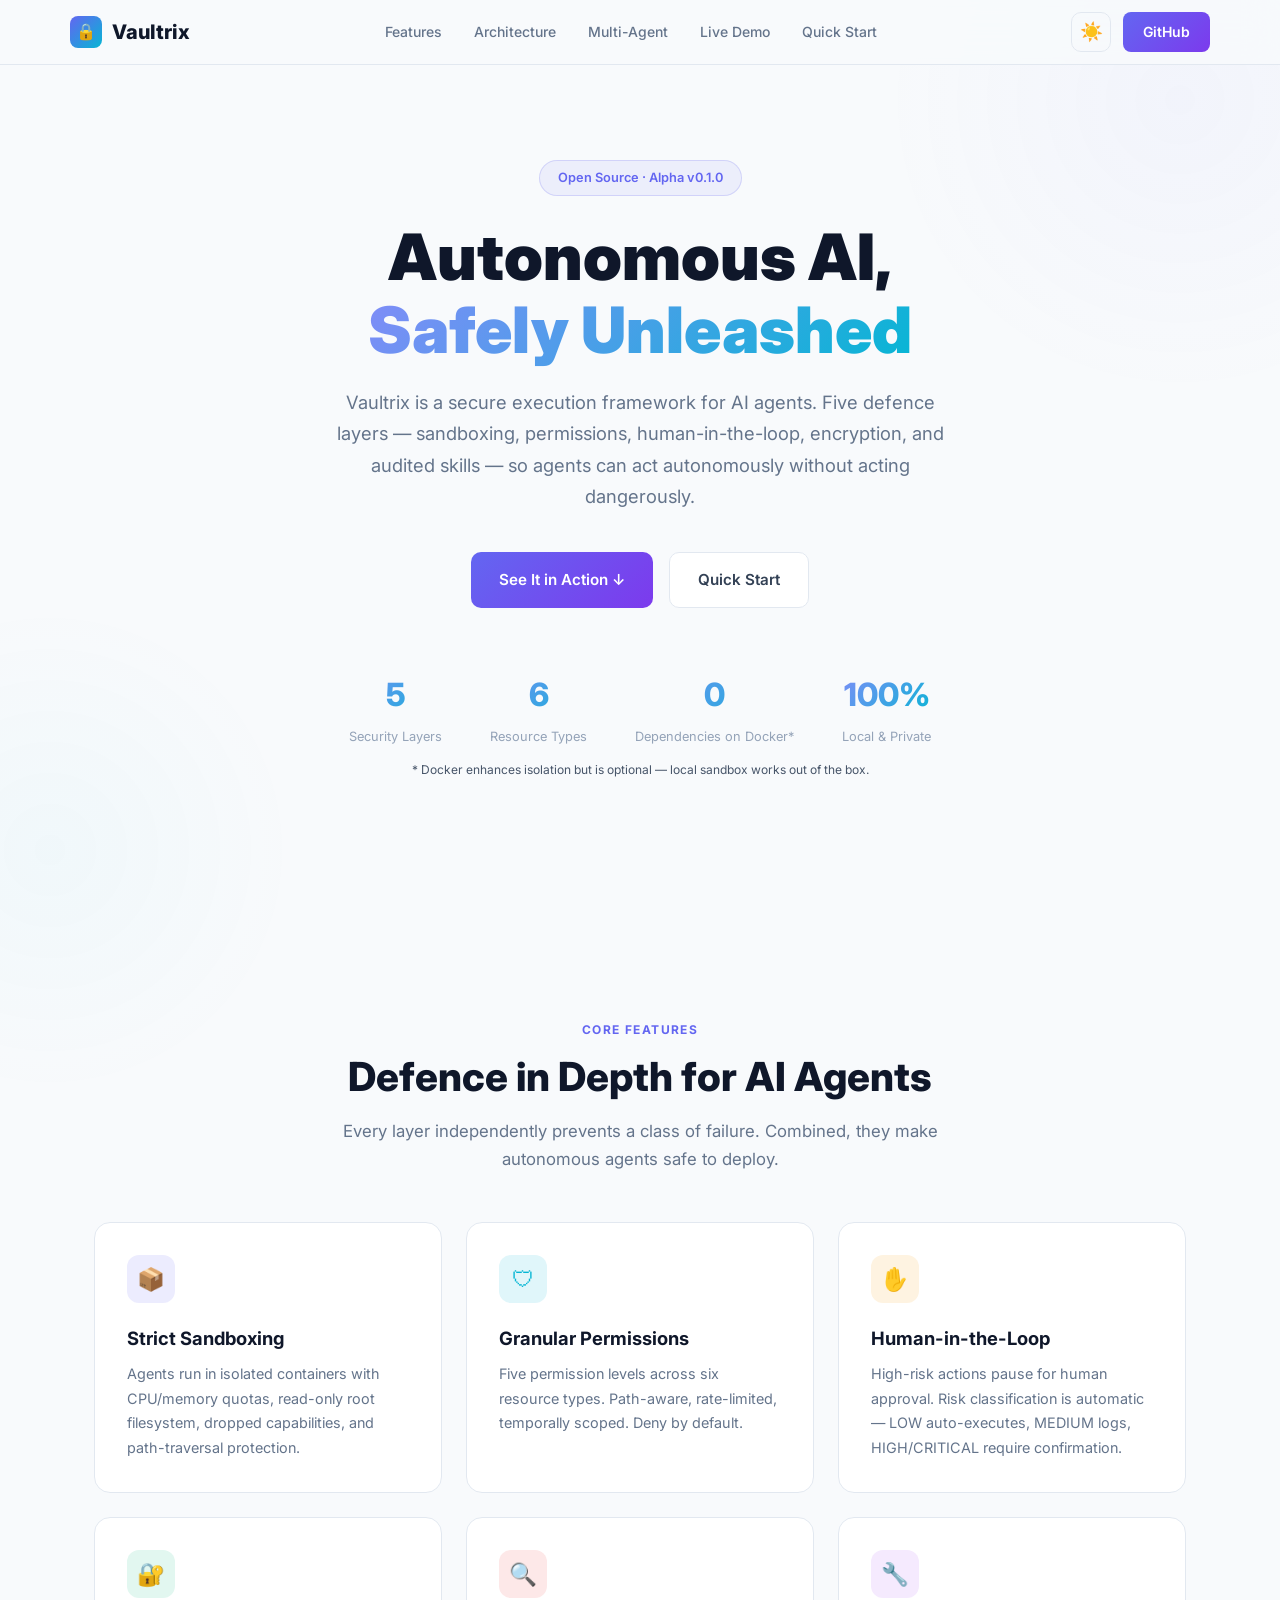
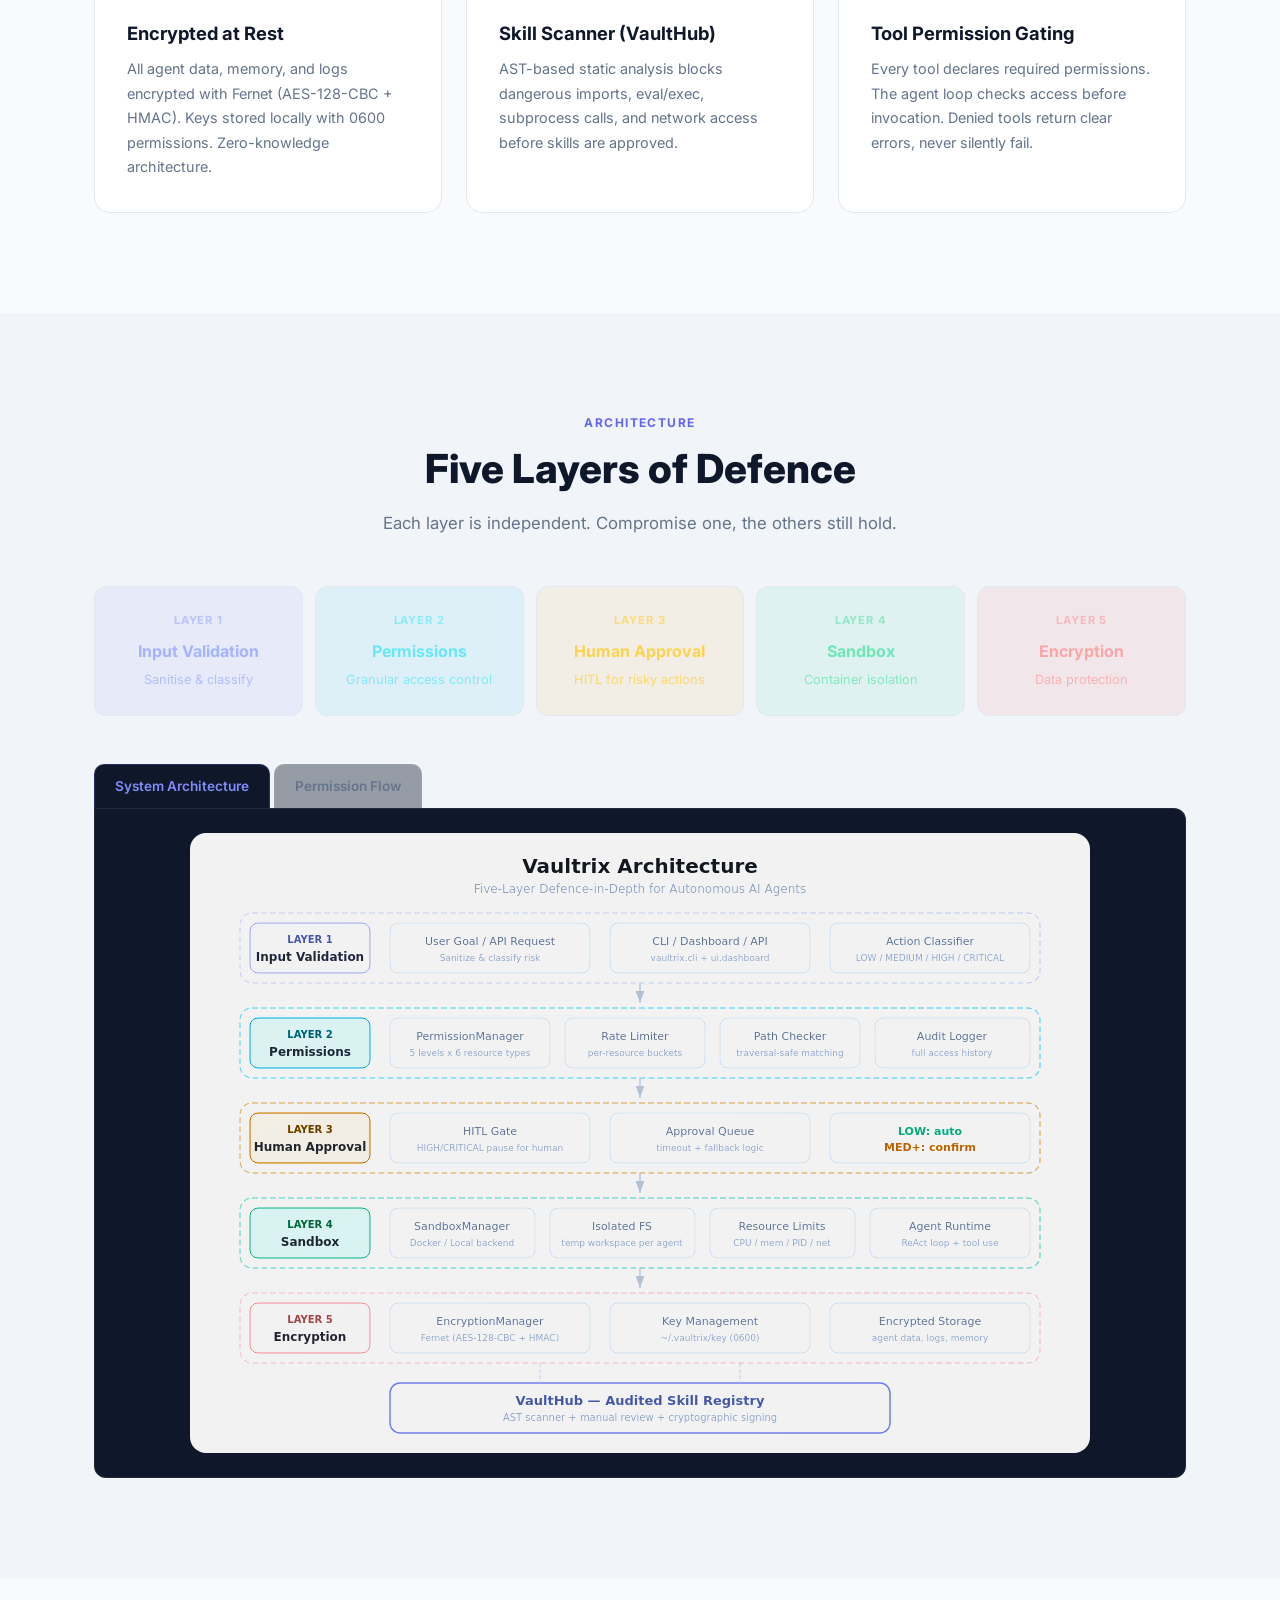
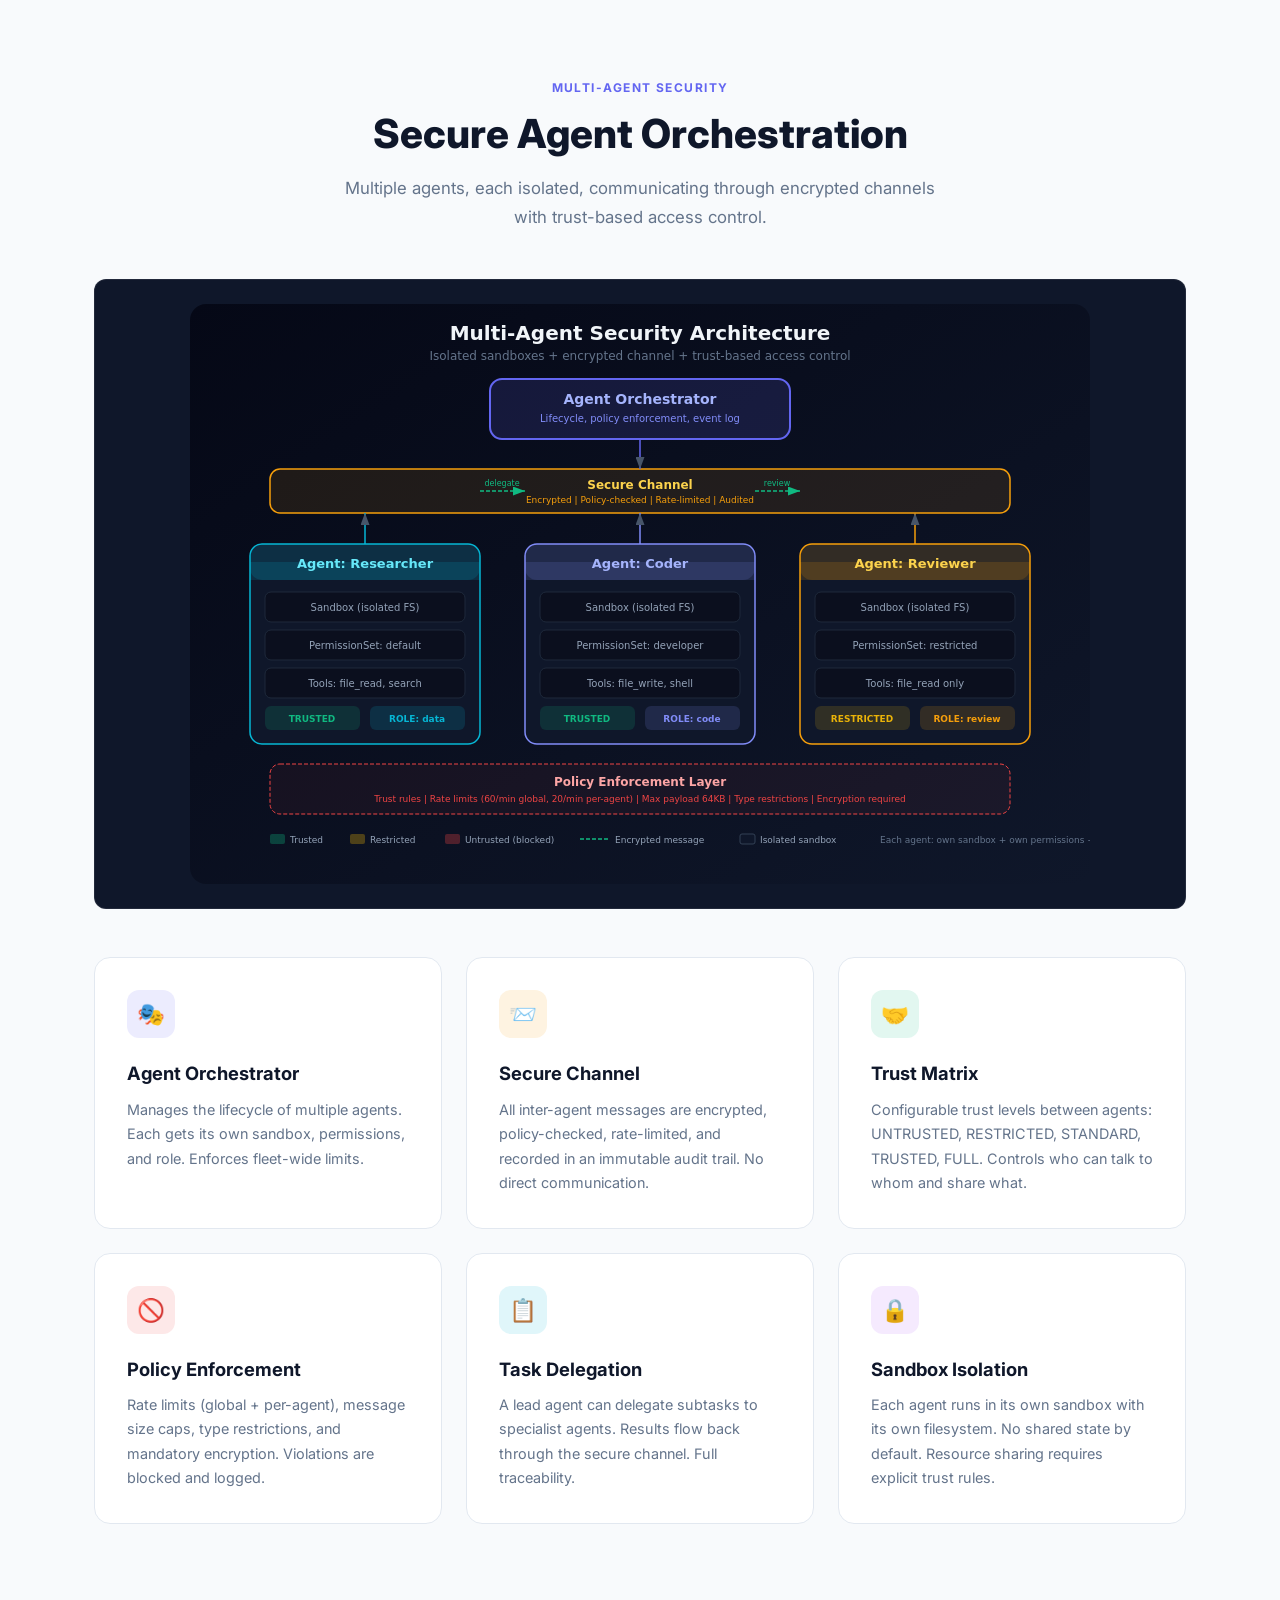
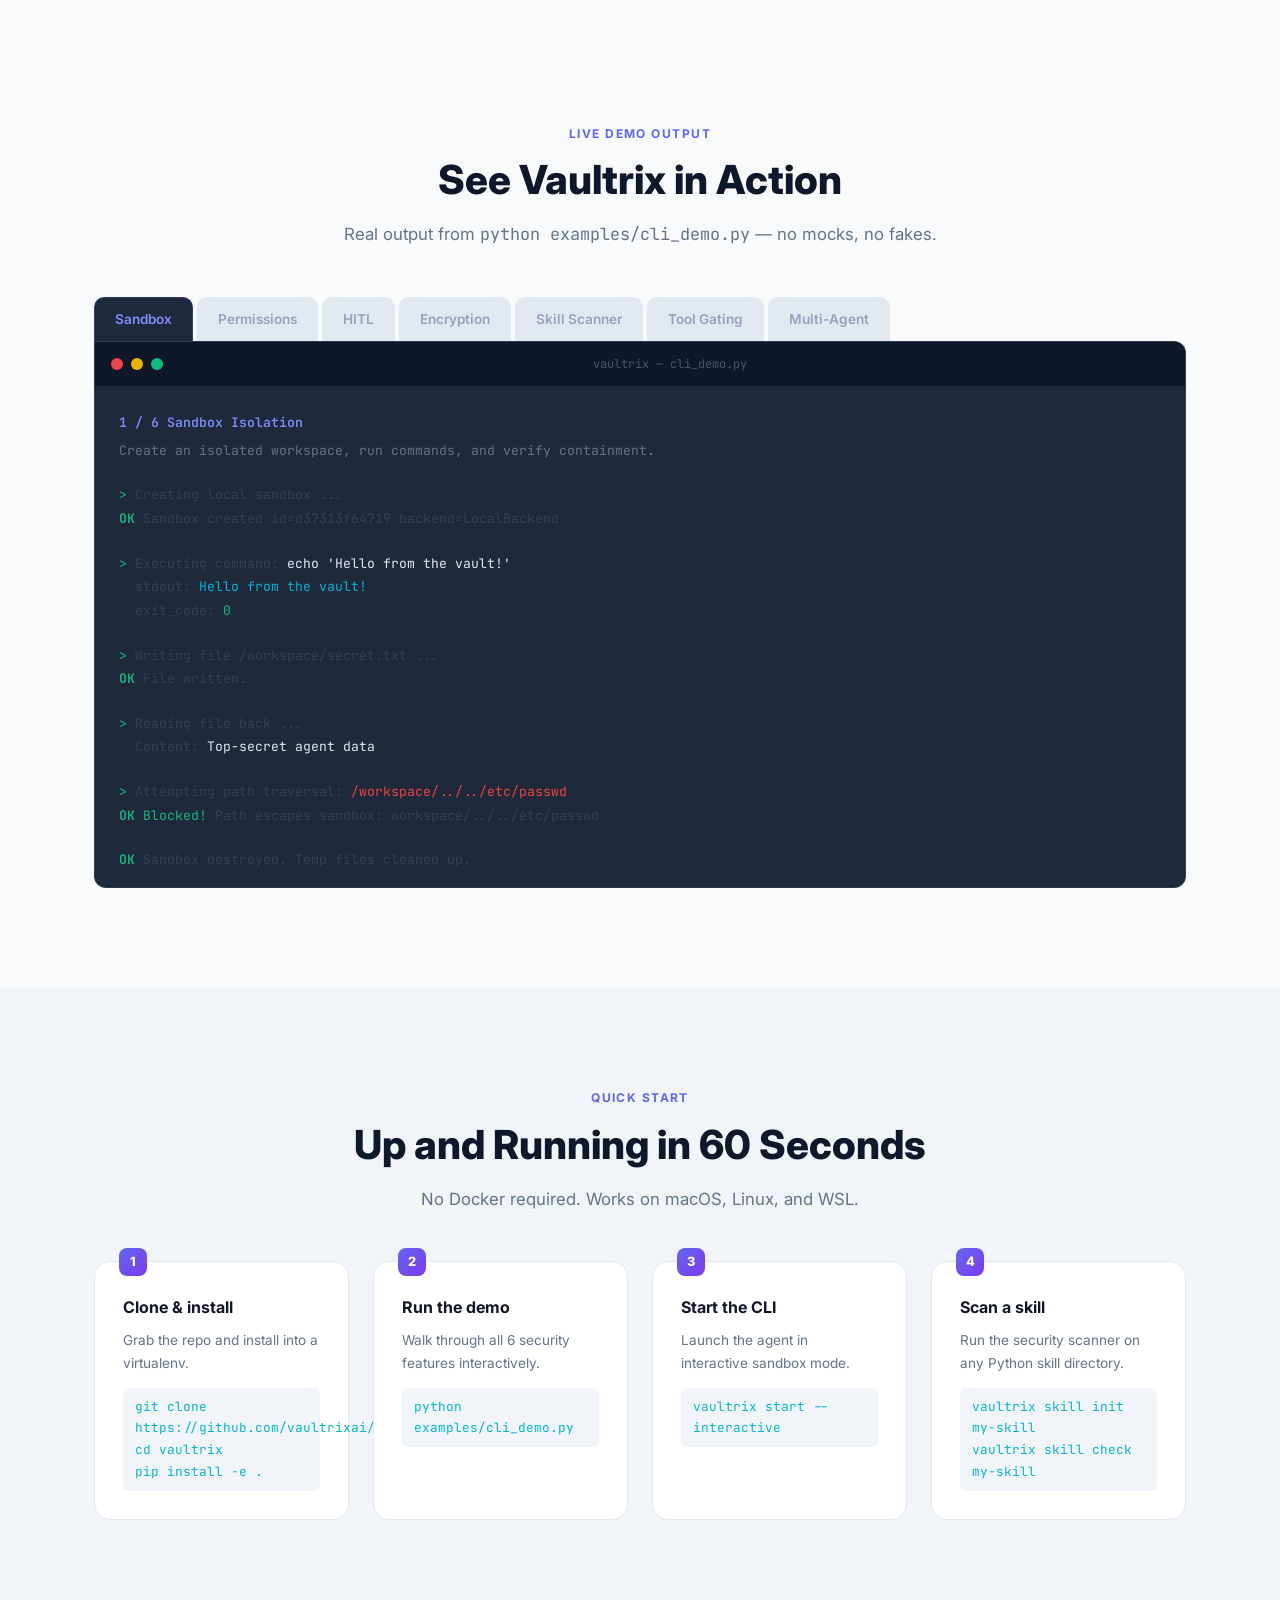
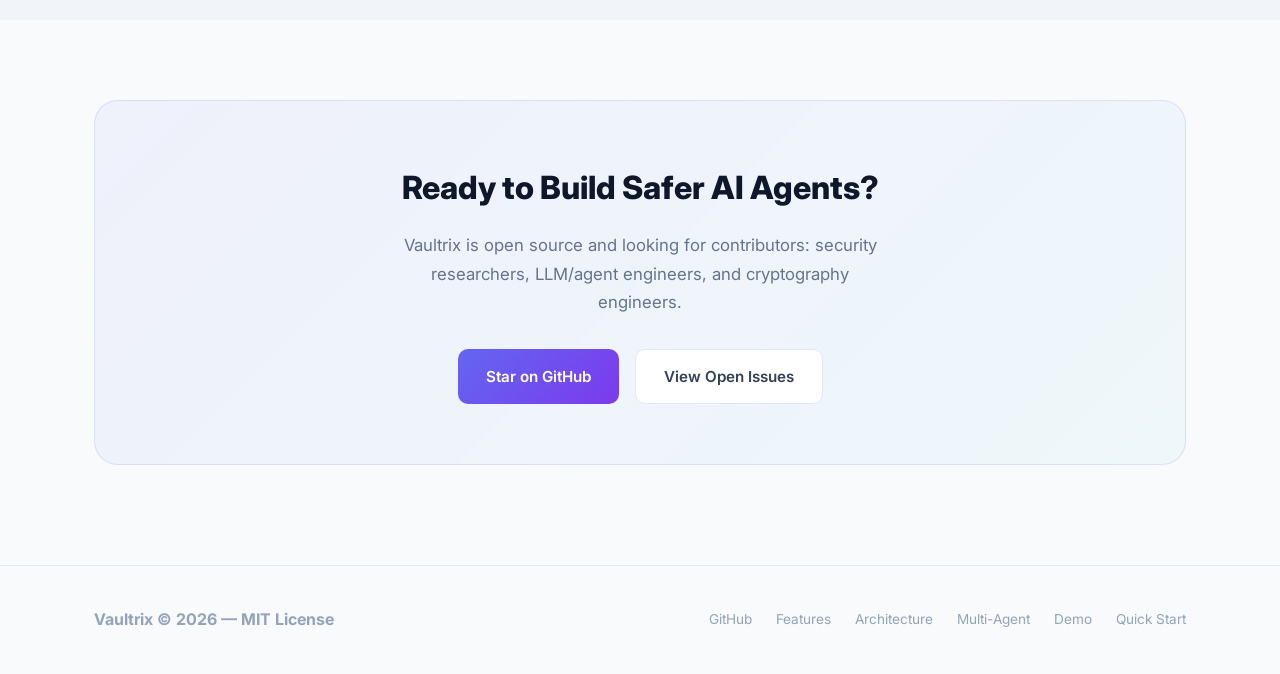
==== website/index.html @ 4f08432e "feat: Vaultrix v0.2 - Secure Autonomous AI Framework Complete codebase with Phase 1 + Phase 2 featur" ====
<!DOCTYPE html>
<html lang="en">
<head>
<meta charset="UTF-8">
<meta name="viewport" content="width=device-width, initial-scale=1.0">
<title>Vaultrix - Secure Autonomous AI Framework</title>
<meta name="description" content="Vaultrix transforms autonomous AI agents into a secure, trustworthy ecosystem through strict sandboxing, audited skill registry, human-in-the-loop execution, and local layered encryption.">
<link rel="preconnect" href="https://fonts.googleapis.com">
<link rel="preconnect" href="https://fonts.gstatic.com" crossorigin>
<link href="https://fonts.googleapis.com/css2?family=Inter:wght@400;500;600;700;800;900&family=JetBrains+Mono:wght@400;500;600&display=swap" rel="stylesheet">
<style>
/* ── Reset & Base ───────────────────────────────────────────── */
*, *::before, *::after { margin: 0; padding: 0; box-sizing: border-box; }
html { scroll-behavior: smooth; }
body {
  font-family: 'Inter', -apple-system, BlinkMacSystemFont, sans-serif;
  background: var(--bg);
  color: var(--text);
  line-height: 1.7;
  overflow-x: hidden;
  transition: background .3s, color .3s;
}
a { color: var(--accent); text-decoration: none; transition: color .2s; }
a:hover { color: var(--accent-hover); }
code, pre { font-family: 'JetBrains Mono', monospace; }
img { max-width: 100%; }

/* ── Theme variables: Dark (default) ───────────────────────── */
:root {
  --bg:              #050816;
  --bg-alt:          rgba(15,23,42,.4);
  --surface:         rgba(15,23,42,.6);
  --surface-solid:   #0f172a;
  --border:          rgba(255,255,255,.06);
  --border-hover:    rgba(99,102,241,.3);
  --text:            #c8d6e5;
  --text-heading:    #f1f5f9;
  --text-muted:      #94a3b8;
  --text-faint:      #64748b;
  --text-dim:        #475569;
  --accent:          #818cf8;
  --accent-hover:    #a5b4fc;
  --nav-bg:          rgba(5,8,22,.85);
  --badge-bg:        rgba(99,102,241,.12);
  --badge-border:    rgba(99,102,241,.2);
  --btn-secondary-bg:rgba(255,255,255,.06);
  --btn-secondary-border:rgba(255,255,255,.1);
  --btn-secondary-text:#e2e8f0;
  --card-bg:         rgba(15,23,42,.6);
  --code-bg:         rgba(0,0,0,.3);
  --cta-bg:          linear-gradient(135deg, rgba(99,102,241,.1), rgba(6,182,212,.08));
  --cta-border:      rgba(99,102,241,.2);
  --demo-bg:         #0f172a;
  --demo-titlebar:   rgba(0,0,0,.3);
  --demo-tab-bg:     rgba(15,23,42,.4);
  --terminal-white:  #e2e8f0;
  --terminal-dim:    #475569;
  --terminal-divider:#1e293b;
  --glow1:           rgba(99,102,241,.08);
  --glow2:           rgba(6,182,212,.06);
  --diagram-filter:  none;
}

/* ── Theme variables: Light ────────────────────────────────── */
[data-theme="light"] {
  --bg:              #f8fafc;
  --bg-alt:          #f1f5f9;
  --surface:         #ffffff;
  --surface-solid:   #ffffff;
  --border:          #e2e8f0;
  --border-hover:    rgba(99,102,241,.4);
  --text:            #334155;
  --text-heading:    #0f172a;
  --text-muted:      #64748b;
  --text-faint:      #94a3b8;
  --text-dim:        #94a3b8;
  --accent:          #6366f1;
  --accent-hover:    #4f46e5;
  --nav-bg:          rgba(248,250,252,.9);
  --badge-bg:        rgba(99,102,241,.08);
  --badge-border:    rgba(99,102,241,.2);
  --btn-secondary-bg:#ffffff;
  --btn-secondary-border:#e2e8f0;
  --btn-secondary-text:#334155;
  --card-bg:         #ffffff;
  --code-bg:         #f1f5f9;
  --cta-bg:          linear-gradient(135deg, rgba(99,102,241,.06), rgba(6,182,212,.04));
  --cta-border:      rgba(99,102,241,.15);
  --demo-bg:         #1e293b;
  --demo-titlebar:   #0f172a;
  --demo-tab-bg:     #e2e8f0;
  --terminal-white:  #e2e8f0;
  --terminal-dim:    #64748b;
  --terminal-divider:#334155;
  --glow1:           rgba(99,102,241,.04);
  --glow2:           rgba(6,182,212,.03);
  --diagram-filter:  invert(1) hue-rotate(180deg) brightness(1.15) contrast(.9);
}

/* ── Layout ─────────────────────────────────────────────────── */
.container { max-width: 1140px; margin: 0 auto; padding: 0 24px; }
section { padding: 100px 0; }

/* ── Background effects ─────────────────────────────────────── */
body::before {
  content: '';
  position: fixed; top: -200px; right: -200px;
  width: 600px; height: 600px;
  background: radial-gradient(circle, var(--glow1), transparent 70%);
  pointer-events: none; z-index: 0;
}
body::after {
  content: '';
  position: fixed; bottom: -200px; left: -200px;
  width: 500px; height: 500px;
  background: radial-gradient(circle, var(--glow2), transparent 70%);
  pointer-events: none; z-index: 0;
}
section, header, footer { position: relative; z-index: 1; }

/* ── Navigation ─────────────────────────────────────────────── */
nav {
  position: fixed; top: 0; left: 0; right: 0; z-index: 100;
  background: var(--nav-bg);
  backdrop-filter: blur(16px);
  border-bottom: 1px solid var(--border);
  padding: 0 24px;
  transition: background .3s, border-color .3s;
}
.nav-inner {
  max-width: 1140px; margin: 0 auto;
  display: flex; align-items: center; justify-content: space-between;
  height: 64px;
}
.nav-logo {
  display: flex; align-items: center; gap: 10px;
  font-size: 1.25rem; font-weight: 800; color: var(--text-heading);
}
.nav-logo .shield {
  width: 32px; height: 32px;
  background: linear-gradient(135deg, #6366f1, #06b6d4);
  border-radius: 8px;
  display: flex; align-items: center; justify-content: center;
  font-size: 1rem;
}
.nav-links { display: flex; gap: 32px; list-style: none; }
.nav-links a {
  color: var(--text-muted); font-size: .875rem; font-weight: 500;
  transition: color .2s;
}
.nav-links a:hover { color: var(--text-heading); }
.nav-right { display: flex; align-items: center; gap: 12px; }
.nav-cta {
  background: linear-gradient(135deg, #6366f1, #7c3aed);
  color: #fff !important; padding: 8px 20px;
  border-radius: 8px; font-weight: 600; font-size: .875rem;
  transition: opacity .2s;
}
.nav-cta:hover { opacity: .9; color: #fff !important; }

/* ── Theme toggle ───────────────────────────────────────────── */
.theme-toggle {
  width: 40px; height: 40px;
  border-radius: 10px;
  border: 1px solid var(--border);
  background: transparent;
  cursor: pointer;
  display: flex; align-items: center; justify-content: center;
  font-size: 1.15rem;
  color: var(--text-muted);
  transition: all .2s;
}
.theme-toggle:hover {
  border-color: var(--accent);
  color: var(--accent);
  background: var(--badge-bg);
}

/* ── Hero ───────────────────────────────────────────────────── */
.hero {
  padding: 160px 0 100px;
  text-align: center;
}
.hero-badge {
  display: inline-block;
  background: var(--badge-bg);
  color: var(--accent);
  padding: 6px 18px;
  border-radius: 20px;
  font-size: .8rem; font-weight: 600;
  margin-bottom: 24px;
  border: 1px solid var(--badge-border);
}
.hero h1 {
  font-size: clamp(2.5rem, 6vw, 4rem);
  font-weight: 900;
  color: var(--text-heading);
  line-height: 1.15;
  margin-bottom: 20px;
}
.hero h1 .gradient {
  background: linear-gradient(135deg, #818cf8, #06b6d4);
  -webkit-background-clip: text; background-clip: text;
  -webkit-text-fill-color: transparent;
}
.hero p {
  font-size: 1.15rem;
  color: var(--text-muted);
  max-width: 640px;
  margin: 0 auto 40px;
}
.hero-actions { display: flex; gap: 16px; justify-content: center; flex-wrap: wrap; }
.btn {
  display: inline-flex; align-items: center; gap: 8px;
  padding: 14px 28px; border-radius: 10px;
  font-size: .95rem; font-weight: 600;
  transition: all .2s; cursor: pointer; border: none;
}
.btn-primary {
  background: linear-gradient(135deg, #6366f1, #7c3aed);
  color: #fff;
}
.btn-primary:hover { opacity: .9; color: #fff; transform: translateY(-1px); }
.btn-secondary {
  background: var(--btn-secondary-bg);
  color: var(--btn-secondary-text);
  border: 1px solid var(--btn-secondary-border);
}
.btn-secondary:hover { opacity: .85; }
.hero-stats {
  display: flex; justify-content: center; gap: 48px;
  margin-top: 60px; flex-wrap: wrap;
}
.hero-stat .num {
  font-size: 2rem; font-weight: 800;
  background: linear-gradient(135deg, #818cf8, #06b6d4);
  -webkit-background-clip: text; background-clip: text;
  -webkit-text-fill-color: transparent;
}
.hero-stat .label { font-size: .8rem; color: var(--text-faint); margin-top: 4px; }

/* ── Section headers ────────────────────────────────────────── */
.section-label {
  font-size: .75rem; font-weight: 700;
  text-transform: uppercase; letter-spacing: .12em;
  color: var(--accent); margin-bottom: 12px;
}
.section-title {
  font-size: clamp(1.8rem, 4vw, 2.5rem);
  font-weight: 800; color: var(--text-heading);
  line-height: 1.2; margin-bottom: 16px;
}
.section-subtitle {
  font-size: 1.05rem; color: var(--text-muted);
  max-width: 600px; margin-bottom: 48px;
}
.text-center { text-align: center; }
.text-center .section-subtitle { margin-left: auto; margin-right: auto; }

/* ── Features grid ──────────────────────────────────────────── */
.features-grid {
  display: grid;
  grid-template-columns: repeat(auto-fit, minmax(300px, 1fr));
  gap: 24px;
}
.feature-card {
  background: var(--card-bg);
  border: 1px solid var(--border);
  border-radius: 16px;
  padding: 32px;
  transition: border-color .3s, transform .3s, background .3s;
}
.feature-card:hover {
  border-color: var(--border-hover);
  transform: translateY(-4px);
}
.feature-icon {
  width: 48px; height: 48px;
  border-radius: 12px;
  display: flex; align-items: center; justify-content: center;
  font-size: 1.4rem;
  margin-bottom: 20px;
}
.feature-card h3 {
  font-size: 1.15rem; font-weight: 700;
  color: var(--text-heading); margin-bottom: 8px;
}
.feature-card p { font-size: .9rem; color: var(--text-muted); }

/* ── Architecture ───────────────────────────────────────────── */
.arch-layers {
  display: flex; gap: 12px; flex-wrap: wrap;
  margin-bottom: 40px;
}
.arch-layer {
  flex: 1; min-width: 180px;
  padding: 24px 20px;
  border-radius: 12px;
  text-align: center;
  border: 1px solid var(--border);
  transition: transform .3s;
}
.arch-layer:hover { transform: translateY(-4px); }
.arch-layer .layer-num {
  font-size: .7rem; font-weight: 700;
  text-transform: uppercase; letter-spacing: .08em;
  opacity: .7; margin-bottom: 8px;
}
.arch-layer h4 {
  font-size: 1rem; font-weight: 700; margin-bottom: 4px;
}
.arch-layer p { font-size: .8rem; opacity: .8; }

/* Diagrams: invert in light mode */
.diagram-container img { transition: filter .3s; filter: var(--diagram-filter); }

/* ── Demo Section ───────────────────────────────────────────── */
.demo-tabs {
  display: flex; gap: 4px;
  margin-bottom: 0;
  flex-wrap: wrap;
}
.demo-tab {
  padding: 10px 20px;
  border-radius: 10px 10px 0 0;
  font-size: .85rem; font-weight: 600;
  cursor: pointer;
  background: var(--demo-tab-bg);
  color: var(--text-faint);
  border: 1px solid var(--border);
  border-bottom: none;
  transition: all .2s;
}
.demo-tab:hover { color: var(--text-muted); }
.demo-tab.active {
  background: var(--demo-bg);
  color: #818cf8;
  border-color: rgba(99,102,241,.3);
}
.demo-window {
  background: var(--demo-bg);
  border: 1px solid rgba(255,255,255,.08);
  border-radius: 0 12px 12px 12px;
  overflow: hidden;
}
.demo-titlebar {
  display: flex; align-items: center; gap: 8px;
  padding: 12px 16px;
  background: var(--demo-titlebar);
  border-bottom: 1px solid rgba(255,255,255,.06);
}
.demo-dot {
  width: 12px; height: 12px; border-radius: 50%;
}
.demo-titlebar-title {
  flex: 1; text-align: center;
  font-size: .75rem; color: #475569;
  font-family: 'JetBrains Mono', monospace;
}
.demo-content {
  padding: 20px 24px;
  font-family: 'JetBrains Mono', monospace;
  font-size: .82rem;
  line-height: 1.8;
  min-height: 340px;
  max-height: 500px;
  overflow-y: auto;
}
.demo-panel { display: none; }
.demo-panel.active { display: block; }

/* Terminal styling — always dark palette inside terminal */
.t-cyan    { color: #06b6d4; }
.t-green   { color: #10b981; }
.t-red     { color: #ef4444; }
.t-yellow  { color: #eab308; }
.t-purple  { color: #a78bfa; }
.t-dim     { color: #64748b; }
.t-white   { color: #e2e8f0; }
.t-bold    { font-weight: 700; }
.t-line    { display: block; min-height: 1.6em; }
.t-indent  { display: block; padding-left: 2ch; }
.t-indent2 { display: block; padding-left: 4ch; }
.t-table   { display: block; padding-left: 2ch; }
.t-header  { display: block; padding: 4px 0; color: #818cf8; font-weight: 600; }
.t-divider { display: block; color: #334155; }
.t-prompt  { color: #818cf8; font-weight: 600; }
.t-ok      { color: #10b981; font-weight: 600; }
.t-fail    { color: #ef4444; font-weight: 600; }
.t-step    { color: #10b981; }

/* ── How it works ───────────────────────────────────────────── */
.steps-grid {
  display: grid;
  grid-template-columns: repeat(auto-fit, minmax(240px, 1fr));
  gap: 24px; counter-reset: step;
}
.step-card {
  background: var(--card-bg);
  border: 1px solid var(--border);
  border-radius: 16px;
  padding: 28px;
  position: relative;
  counter-increment: step;
  transition: background .3s, border-color .3s;
}
.step-card::before {
  content: counter(step);
  position: absolute; top: -14px; left: 24px;
  width: 28px; height: 28px;
  background: linear-gradient(135deg, #6366f1, #7c3aed);
  border-radius: 8px;
  display: flex; align-items: center; justify-content: center;
  font-size: .8rem; font-weight: 800; color: #fff;
  line-height: 28px; text-align: center;
}
.step-card h4 {
  font-size: 1rem; font-weight: 700;
  color: var(--text-heading); margin-bottom: 8px; margin-top: 4px;
}
.step-card p { font-size: .85rem; color: var(--text-muted); }
.step-card code {
  display: block;
  background: var(--code-bg);
  padding: 8px 12px;
  border-radius: 6px;
  font-size: .8rem;
  color: #06b6d4;
  margin-top: 12px;
}

/* ── CTA ────────────────────────────────────────────────────── */
.cta-section {
  text-align: center;
  padding: 80px 0 100px;
}
.cta-box {
  background: var(--cta-bg);
  border: 1px solid var(--cta-border);
  border-radius: 24px;
  padding: 60px 40px;
  transition: background .3s, border-color .3s;
}
.cta-box h2 {
  font-size: 2rem; font-weight: 800;
  color: var(--text-heading); margin-bottom: 16px;
}
.cta-box p {
  font-size: 1.05rem; color: var(--text-muted);
  max-width: 500px; margin: 0 auto 32px;
}
.cta-actions { display: flex; gap: 16px; justify-content: center; flex-wrap: wrap; }

/* ── Footer ─────────────────────────────────────────────────── */
footer {
  border-top: 1px solid var(--border);
  padding: 40px 0;
  transition: border-color .3s;
}
.footer-inner {
  display: flex; justify-content: space-between;
  align-items: center; flex-wrap: wrap; gap: 16px;
}
.footer-brand { font-weight: 700; color: var(--text-faint); }
.footer-links { display: flex; gap: 24px; }
.footer-links a { color: var(--text-dim); font-size: .85rem; }
.footer-links a:hover { color: var(--text-muted); }

/* ── Alt-bg sections ────────────────────────────────────────── */
.section-alt { background: var(--bg-alt); transition: background .3s; }

/* ── Responsive ─────────────────────────────────────────────── */
@media (max-width: 768px) {
  .nav-links { display: none; }
  .hero-stats { gap: 24px; }
  .arch-layers { flex-direction: column; }
  section { padding: 60px 0; }
  .demo-content { font-size: .72rem; }
  .cta-box { padding: 40px 24px; }
}
</style>
</head>
<body>

<!-- ── Navigation ──────────────────────────────────────────── -->
<nav>
  <div class="nav-inner">
    <a href="#" class="nav-logo">
      <span class="shield">&#x1F512;</span>
      Vaultrix
    </a>
    <ul class="nav-links">
      <li><a href="#features">Features</a></li>
      <li><a href="#architecture">Architecture</a></li>
      <li><a href="#multi-agent">Multi-Agent</a></li>
      <li><a href="#demo">Live Demo</a></li>
      <li><a href="#quickstart">Quick Start</a></li>
    </ul>
    <div class="nav-right">
      <button class="theme-toggle" onclick="toggleTheme()" aria-label="Toggle theme" id="themeToggle">&#x1F319;</button>
      <a href="https://github.com/vaultrixai/vaultrix" class="nav-cta">GitHub</a>
    </div>
  </div>
</nav>

<!-- ── Hero ─────────────────────────────────────────────────── -->
<section class="hero">
  <div class="container">
    <div class="hero-badge">Open Source &middot; Alpha v0.1.0</div>
    <h1>Autonomous AI,<br><span class="gradient">Safely Unleashed</span></h1>
    <p>Vaultrix is a secure execution framework for AI agents. Five defence layers &mdash; sandboxing, permissions, human-in-the-loop, encryption, and audited skills &mdash; so agents can act autonomously without acting dangerously.</p>
    <div class="hero-actions">
      <a href="#demo" class="btn btn-primary">See It in Action &darr;</a>
      <a href="#quickstart" class="btn btn-secondary">Quick Start</a>
    </div>
    <div class="hero-stats">
      <div class="hero-stat"><div class="num">5</div><div class="label">Security Layers</div></div>
      <div class="hero-stat"><div class="num">6</div><div class="label">Resource Types</div></div>
      <div class="hero-stat"><div class="num">0</div><div class="label">Dependencies on Docker*</div></div>
      <div class="hero-stat"><div class="num">100%</div><div class="label">Local &amp; Private</div></div>
    </div>
    <p style="font-size:.75rem;color:#475569;margin-top:12px;">* Docker enhances isolation but is optional &mdash; local sandbox works out of the box.</p>
  </div>
</section>

<!-- ── Features ─────────────────────────────────────────────── -->
<section id="features">
  <div class="container text-center">
    <div class="section-label">Core Features</div>
    <h2 class="section-title">Defence in Depth for AI Agents</h2>
    <p class="section-subtitle">Every layer independently prevents a class of failure. Combined, they make autonomous agents safe to deploy.</p>
  </div>
  <div class="container">
    <div class="features-grid">
      <div class="feature-card">
        <div class="feature-icon" style="background:rgba(99,102,241,.12);color:#818cf8;">&#x1F4E6;</div>
        <h3>Strict Sandboxing</h3>
        <p>Agents run in isolated containers with CPU/memory quotas, read-only root filesystem, dropped capabilities, and path-traversal protection.</p>
      </div>
      <div class="feature-card">
        <div class="feature-icon" style="background:rgba(6,182,212,.12);color:#06b6d4;">&#x1F6E1;</div>
        <h3>Granular Permissions</h3>
        <p>Five permission levels across six resource types. Path-aware, rate-limited, temporally scoped. Deny by default.</p>
      </div>
      <div class="feature-card">
        <div class="feature-icon" style="background:rgba(245,158,11,.12);color:#f59e0b;">&#x270B;</div>
        <h3>Human-in-the-Loop</h3>
        <p>High-risk actions pause for human approval. Risk classification is automatic &mdash; LOW auto-executes, MEDIUM logs, HIGH/CRITICAL require confirmation.</p>
      </div>
      <div class="feature-card">
        <div class="feature-icon" style="background:rgba(16,185,129,.12);color:#10b981;">&#x1F510;</div>
        <h3>Encrypted at Rest</h3>
        <p>All agent data, memory, and logs encrypted with Fernet (AES-128-CBC + HMAC). Keys stored locally with 0600 permissions. Zero-knowledge architecture.</p>
      </div>
      <div class="feature-card">
        <div class="feature-icon" style="background:rgba(239,68,68,.12);color:#ef4444;">&#x1F50D;</div>
        <h3>Skill Scanner (VaultHub)</h3>
        <p>AST-based static analysis blocks dangerous imports, eval/exec, subprocess calls, and network access before skills are approved.</p>
      </div>
      <div class="feature-card">
        <div class="feature-icon" style="background:rgba(168,85,247,.12);color:#a78bfa;">&#x1F527;</div>
        <h3>Tool Permission Gating</h3>
        <p>Every tool declares required permissions. The agent loop checks access before invocation. Denied tools return clear errors, never silently fail.</p>
      </div>
    </div>
  </div>
</section>

<!-- ── Architecture ─────────────────────────────────────────── -->
<section id="architecture" class="section-alt">
  <div class="container text-center">
    <div class="section-label">Architecture</div>
    <h2 class="section-title">Five Layers of Defence</h2>
    <p class="section-subtitle">Each layer is independent. Compromise one, the others still hold.</p>
  </div>
  <div class="container">
    <div class="arch-layers">
      <div class="arch-layer" style="background:rgba(99,102,241,.08);color:#a5b4fc;">
        <div class="layer-num">Layer 1</div>
        <h4>Input Validation</h4>
        <p>Sanitise &amp; classify</p>
      </div>
      <div class="arch-layer" style="background:rgba(6,182,212,.08);color:#67e8f9;">
        <div class="layer-num">Layer 2</div>
        <h4>Permissions</h4>
        <p>Granular access control</p>
      </div>
      <div class="arch-layer" style="background:rgba(245,158,11,.08);color:#fcd34d;">
        <div class="layer-num">Layer 3</div>
        <h4>Human Approval</h4>
        <p>HITL for risky actions</p>
      </div>
      <div class="arch-layer" style="background:rgba(16,185,129,.08);color:#6ee7b7;">
        <div class="layer-num">Layer 4</div>
        <h4>Sandbox</h4>
        <p>Container isolation</p>
      </div>
      <div class="arch-layer" style="background:rgba(239,68,68,.08);color:#fca5a5;">
        <div class="layer-num">Layer 5</div>
        <h4>Encryption</h4>
        <p>Data protection</p>
      </div>
    </div>
  </div>
  <div class="container" style="margin-top:48px;">
    <div class="diagram-tabs" style="display:flex;gap:4px;margin-bottom:0;">
      <div class="diagram-tab active" onclick="showDiagram('arch')" style="padding:10px 20px;border-radius:10px 10px 0 0;font-size:.85rem;font-weight:600;cursor:pointer;background:#0f172a;color:#818cf8;border:1px solid rgba(99,102,241,.3);border-bottom:none;">System Architecture</div>
      <div class="diagram-tab" onclick="showDiagram('perm')" style="padding:10px 20px;border-radius:10px 10px 0 0;font-size:.85rem;font-weight:600;cursor:pointer;background:rgba(15,23,42,.4);color:#64748b;border:1px solid rgba(255,255,255,.06);border-bottom:none;">Permission Flow</div>
    </div>
    <div style="background:#0f172a;border:1px solid rgba(255,255,255,.08);border-radius:0 12px 12px 12px;padding:24px;overflow-x:auto;">
      <div id="diagram-arch" class="diagram-container"><img src="diagrams/architecture.svg" alt="Vaultrix System Architecture" style="width:100%;max-width:900px;display:block;margin:0 auto;"/></div>
      <div id="diagram-perm" class="diagram-container" style="display:none;"><img src="diagrams/permission-flow.svg" alt="Permission & Execution Flow" style="width:100%;max-width:780px;display:block;margin:0 auto;"/></div>
    </div>
  </div>
</section>

<!-- ── Multi-Agent Security ────────────────────────────────── -->
<section id="multi-agent">
  <div class="container text-center">
    <div class="section-label">Multi-Agent Security</div>
    <h2 class="section-title">Secure Agent Orchestration</h2>
    <p class="section-subtitle">Multiple agents, each isolated, communicating through encrypted channels with trust-based access control.</p>
  </div>
  <div class="container">
    <div style="background:#0f172a;border:1px solid rgba(255,255,255,.08);border-radius:12px;padding:24px;margin-bottom:48px;overflow-x:auto;">
      <img class="diagram-container" src="diagrams/multi-agent.svg" alt="Multi-Agent Security Architecture" style="width:100%;max-width:900px;display:block;margin:0 auto;"/>
    </div>
    <div class="features-grid">
      <div class="feature-card">
        <div class="feature-icon" style="background:rgba(99,102,241,.12);color:#818cf8;">&#x1F3AD;</div>
        <h3>Agent Orchestrator</h3>
        <p>Manages the lifecycle of multiple agents. Each gets its own sandbox, permissions, and role. Enforces fleet-wide limits.</p>
      </div>
      <div class="feature-card">
        <div class="feature-icon" style="background:rgba(245,158,11,.12);color:#f59e0b;">&#x1F4E8;</div>
        <h3>Secure Channel</h3>
        <p>All inter-agent messages are encrypted, policy-checked, rate-limited, and recorded in an immutable audit trail. No direct communication.</p>
      </div>
      <div class="feature-card">
        <div class="feature-icon" style="background:rgba(16,185,129,.12);color:#10b981;">&#x1F91D;</div>
        <h3>Trust Matrix</h3>
        <p>Configurable trust levels between agents: UNTRUSTED, RESTRICTED, STANDARD, TRUSTED, FULL. Controls who can talk to whom and share what.</p>
      </div>
      <div class="feature-card">
        <div class="feature-icon" style="background:rgba(239,68,68,.12);color:#ef4444;">&#x1F6AB;</div>
        <h3>Policy Enforcement</h3>
        <p>Rate limits (global + per-agent), message size caps, type restrictions, and mandatory encryption. Violations are blocked and logged.</p>
      </div>
      <div class="feature-card">
        <div class="feature-icon" style="background:rgba(6,182,212,.12);color:#06b6d4;">&#x1F4CB;</div>
        <h3>Task Delegation</h3>
        <p>A lead agent can delegate subtasks to specialist agents. Results flow back through the secure channel. Full traceability.</p>
      </div>
      <div class="feature-card">
        <div class="feature-icon" style="background:rgba(168,85,247,.12);color:#a78bfa;">&#x1F512;</div>
        <h3>Sandbox Isolation</h3>
        <p>Each agent runs in its own sandbox with its own filesystem. No shared state by default. Resource sharing requires explicit trust rules.</p>
      </div>
    </div>
  </div>
</section>

<!-- ── Live Demo ────────────────────────────────────────────── -->
<section id="demo">
  <div class="container">
    <div class="text-center">
      <div class="section-label">Live Demo Output</div>
      <h2 class="section-title">See Vaultrix in Action</h2>
      <p class="section-subtitle">Real output from <code>python examples/cli_demo.py</code> &mdash; no mocks, no fakes.</p>
    </div>

    <div class="demo-tabs">
      <div class="demo-tab active" onclick="showDemo('sandbox')">Sandbox</div>
      <div class="demo-tab" onclick="showDemo('permissions')">Permissions</div>
      <div class="demo-tab" onclick="showDemo('hitl')">HITL</div>
      <div class="demo-tab" onclick="showDemo('encryption')">Encryption</div>
      <div class="demo-tab" onclick="showDemo('scanner')">Skill Scanner</div>
      <div class="demo-tab" onclick="showDemo('tools')">Tool Gating</div>
      <div class="demo-tab" onclick="showDemo('multiagent')">Multi-Agent</div>
    </div>

    <div class="demo-window">
      <div class="demo-titlebar">
        <div class="demo-dot" style="background:#ef4444;"></div>
        <div class="demo-dot" style="background:#eab308;"></div>
        <div class="demo-dot" style="background:#10b981;"></div>
        <div class="demo-titlebar-title">vaultrix &mdash; cli_demo.py</div>
      </div>

      <!-- Panel 1: Sandbox -->
      <div class="demo-content demo-panel active" id="demo-sandbox">
<span class="t-header">1 / 6  Sandbox Isolation</span>
<span class="t-dim t-line">Create an isolated workspace, run commands, and verify containment.</span>
<span class="t-line"></span>
<span class="t-line"><span class="t-step">&gt;</span> Creating local sandbox ...</span>
<span class="t-line"><span class="t-ok">OK</span> Sandbox created  id=d37313f64719  backend=LocalBackend</span>
<span class="t-line"></span>
<span class="t-line"><span class="t-step">&gt;</span> Executing command: <span class="t-white">echo 'Hello from the vault!'</span></span>
<span class="t-indent">stdout: <span class="t-cyan">Hello from the vault!</span></span>
<span class="t-indent">exit_code: <span class="t-green">0</span></span>
<span class="t-line"></span>
<span class="t-line"><span class="t-step">&gt;</span> Writing file /workspace/secret.txt ...</span>
<span class="t-line"><span class="t-ok">OK</span> File written.</span>
<span class="t-line"></span>
<span class="t-line"><span class="t-step">&gt;</span> Reading file back ...</span>
<span class="t-indent">Content: <span class="t-white">Top-secret agent data</span></span>
<span class="t-line"></span>
<span class="t-line"><span class="t-step">&gt;</span> Attempting path traversal: <span class="t-red">/workspace/../../etc/passwd</span></span>
<span class="t-line"><span class="t-ok">OK</span> <span class="t-green">Blocked!</span> Path escapes sandbox: workspace/../../etc/passwd</span>
<span class="t-line"></span>
<span class="t-line"><span class="t-ok">OK</span> Sandbox destroyed. Temp files cleaned up.</span>
      </div>

      <!-- Panel 2: Permissions -->
      <div class="demo-content demo-panel" id="demo-permissions">
<span class="t-header">2 / 6  Permission System</span>
<span class="t-dim t-line">Granular, path-aware permissions with rate limiting and expiry.</span>
<span class="t-line"></span>
<span class="t-line"><span class="t-step">&gt;</span> Permission preset: <span class="t-bold t-white">default_sandbox</span></span>
<span class="t-line"></span>
<span class="t-table">  Action                          Result     Risk</span>
<span class="t-divider">  -----------------------------------------------</span>
<span class="t-table">  Read /workspace/data.csv        <span class="t-green">ALLOW</span>      MEDIUM</span>
<span class="t-table">  Write /workspace/out.txt        <span class="t-green">ALLOW</span>      MEDIUM</span>
<span class="t-table">  Network execute                 <span class="t-red">DENY</span>       HIGH</span>
<span class="t-table">  Process execute                 <span class="t-red">DENY</span>       CRITICAL</span>
<span class="t-table">  System read                     <span class="t-green">ALLOW</span>      LOW</span>
<span class="t-line"></span>
<span class="t-line"><span class="t-step">&gt;</span> Permission preset: <span class="t-bold t-white">restricted</span></span>
<span class="t-line"></span>
<span class="t-table">  Read /workspace/data.csv        <span class="t-red">DENY</span>       LOW</span>
<span class="t-table">  Write /workspace/out.txt        <span class="t-red">DENY</span>       LOW</span>
<span class="t-table">  Network execute                 <span class="t-red">DENY</span>       CRITICAL</span>
<span class="t-table">  Process execute                 <span class="t-red">DENY</span>       CRITICAL</span>
<span class="t-table">  System read                     <span class="t-red">DENY</span>       CRITICAL</span>
<span class="t-line"></span>
<span class="t-dim t-line">Three presets: default_sandbox, developer, restricted</span>
      </div>

      <!-- Panel 3: HITL -->
      <div class="demo-content demo-panel" id="demo-hitl">
<span class="t-header">3 / 6  Human-in-the-Loop (HITL)</span>
<span class="t-dim t-line">High-risk actions pause and request human approval before executing.</span>
<span class="t-line"></span>
<span class="t-line"><span class="t-step">&gt;</span> Simulating agent action queue ...</span>
<span class="t-line"></span>
<span class="t-indent"><span class="t-green">LOW     </span>  Read workspace file</span>
<span class="t-indent2"><span class="t-dim">Auto-approved (low risk)</span></span>
<span class="t-line"></span>
<span class="t-indent"><span class="t-yellow">MEDIUM  </span>  Write output file</span>
<span class="t-indent2"><span class="t-yellow t-bold">HITL</span> Approve this action? [y/n]: <span class="t-green">y</span></span>
<span class="t-indent2"><span class="t-ok">OK</span> Action approved by human operator.</span>
<span class="t-line"></span>
<span class="t-indent"><span class="t-red">HIGH    </span>  Open network connection</span>
<span class="t-indent2"><span class="t-yellow t-bold">HITL</span> Approve this action? [y/n]: <span class="t-red">n</span></span>
<span class="t-indent2"><span class="t-fail">x</span> Action REJECTED by human operator. Skipped.</span>
<span class="t-line"></span>
<span class="t-indent"><span class="t-red t-bold">CRITICAL</span>  Delete system file (admin)</span>
<span class="t-indent2"><span class="t-yellow t-bold">HITL</span> Approve this action? [y/n]: <span class="t-red">n</span></span>
<span class="t-indent2"><span class="t-fail">x</span> Action REJECTED by human operator. Skipped.</span>
<span class="t-line"></span>
<span class="t-line"><span class="t-ok">OK</span> HITL demo complete. High-risk actions were gated on human approval.</span>
      </div>

      <!-- Panel 4: Encryption -->
      <div class="demo-content demo-panel" id="demo-encryption">
<span class="t-header">4 / 6  Local Layered Encryption</span>
<span class="t-dim t-line">Agent data encrypted at rest using Fernet (AES-128-CBC + HMAC).</span>
<span class="t-line"></span>
<span class="t-line"><span class="t-step">&gt;</span> Plaintext (52 bytes):</span>
<span class="t-indent t-white">Agent memory: user prefers dark mode, timezone=UTC+8</span>
<span class="t-line"></span>
<span class="t-line"><span class="t-step">&gt;</span> Ciphertext (164 bytes):</span>
<span class="t-indent t-dim">gAAAAABptPauBRytOM9NHfjIoM3-iRtyXCqD0_5V9PGG...</span>
<span class="t-line"></span>
<span class="t-line"><span class="t-ok">OK</span> Decrypted: <span class="t-cyan">Agent memory: user prefers dark mode, timezone=UTC+8</span></span>
<span class="t-line"></span>
<span class="t-line"><span class="t-step">&gt;</span> Encrypting structured JSON ...</span>
<span class="t-indent">Token length: <span class="t-white">248 bytes</span></span>
<span class="t-line"><span class="t-ok">OK</span> Recovered JSON keys: <span class="t-cyan">['agent_id', 'goals_completed', 'secrets']</span></span>
<span class="t-line"></span>
<span class="t-line"><span class="t-step">&gt;</span> Saving encrypted file ...</span>
<span class="t-indent">Encrypted file size: <span class="t-white">164 bytes</span></span>
<span class="t-line"><span class="t-ok">OK</span> Loaded &amp; decrypted successfully.</span>
      </div>

      <!-- Panel 5: Scanner -->
      <div class="demo-content demo-panel" id="demo-scanner">
<span class="t-header">5 / 6  VaultHub Skill Scanner</span>
<span class="t-dim t-line">Static analysis detects dangerous patterns before skills are approved.</span>
<span class="t-line"></span>
<span class="t-line"><span class="t-step">&gt;</span> Scanning <span class="t-green">safe skill</span> (pure math) ...</span>
<span class="t-line"><span class="t-ok">OK</span> 'safe-math' <span class="t-green t-bold">PASSED</span>  (0 findings)</span>
<span class="t-line"></span>
<span class="t-line"><span class="t-step">&gt;</span> Scanning <span class="t-red t-bold">malicious skill</span> ...</span>
<span class="t-line"></span>
<span class="t-table">  Severity     Line   Finding</span>
<span class="t-divider">  ---------------------------------------------------</span>
<span class="t-table">  <span class="t-red">CRITICAL</span>       2     Import of dangerous module: os</span>
<span class="t-table">  <span class="t-red">CRITICAL</span>       3     Import of dangerous module: subprocess</span>
<span class="t-table">  <span class="t-red">CRITICAL</span>       4     Import of dangerous module: socket</span>
<span class="t-table">  <span class="t-red">CRITICAL</span>       7     Use of dangerous call: os.system()</span>
<span class="t-table">  <span class="t-yellow">WARNING</span>        7     Reference to dangerous attribute: os.system</span>
<span class="t-table">  <span class="t-red">CRITICAL</span>       8     Use of dangerous builtin: eval()</span>
<span class="t-line"></span>
<span class="t-line">  Verdict: <span class="t-red t-bold">REJECTED</span></span>
<span class="t-dim t-line">  This skill would be blocked from VaultHub.</span>
      </div>

      <!-- Panel 6: Tools -->
      <div class="demo-content demo-panel" id="demo-tools">
<span class="t-header">6 / 6  Agent Tool Execution</span>
<span class="t-dim t-line">Tools are permission-gated. Allowed tools succeed; denied tools are blocked.</span>
<span class="t-line"></span>
<span class="t-line"><span class="t-step">&gt;</span> Registered tools:</span>
<span class="t-indent"><span class="t-cyan">shell               </span> perms=(process:execute)</span>
<span class="t-indent"><span class="t-cyan">file_read           </span> perms=(filesystem:read)</span>
<span class="t-indent"><span class="t-cyan">file_write          </span> perms=(filesystem:write)</span>
<span class="t-indent"><span class="t-cyan">check_permission    </span> perms=(none)</span>
<span class="t-line"></span>
<span class="t-line"><span class="t-step">&gt;</span> Check if filesystem read is allowed</span>
<span class="t-line"><span class="t-ok">OK</span> Output: filesystem:read &rarr; <span class="t-green">ALLOWED</span></span>
<span class="t-line"></span>
<span class="t-line"><span class="t-step">&gt;</span> Write a file (filesystem:write - allowed)</span>
<span class="t-line"><span class="t-ok">OK</span> Output: Wrote 26 bytes to workspace/hello.txt</span>
<span class="t-line"></span>
<span class="t-line"><span class="t-step">&gt;</span> Read the file back (filesystem:read - allowed)</span>
<span class="t-line"><span class="t-ok">OK</span> Output: <span class="t-cyan">Hello from Vaultrix agent!</span></span>
<span class="t-line"></span>
<span class="t-line"><span class="t-step">&gt;</span> Run shell command (process:execute - <span class="t-red">DENIED</span> by default)</span>
<span class="t-line"><span class="t-fail">x</span> Permission denied: process:execute</span>
<span class="t-line"></span>
<span class="t-dim t-line">Default sandbox blocks process execution. Switch to "developer" preset to allow it.</span>
      </div>

      <!-- Panel 7: Multi-Agent -->
      <div class="demo-content demo-panel" id="demo-multiagent">
<span class="t-header">Multi-Agent Secure Orchestration</span>
<span class="t-dim t-line">Isolated agents communicate through encrypted, policy-checked channels.</span>
<span class="t-line"></span>
<span class="t-line"><span class="t-step">&gt;</span> Spawning agents with isolated sandboxes ...</span>
<span class="t-line"><span class="t-ok">OK</span> Agent <span class="t-cyan">researcher</span> (role=data, sandbox=running)</span>
<span class="t-line"><span class="t-ok">OK</span> Agent <span class="t-purple">coder</span> (role=code, sandbox=running)</span>
<span class="t-line"><span class="t-ok">OK</span> Agent <span class="t-yellow">reviewer</span> (role=review, sandbox=running)</span>
<span class="t-line"></span>
<span class="t-line"><span class="t-step">&gt;</span> Trust matrix:</span>
<span class="t-line"></span>
<span class="t-table">               lead    worker-1   worker-2   worker-3</span>
<span class="t-divider">  ──────────────────────────────────────────────────────</span>
<span class="t-table">  lead         <span class="t-dim">self</span>    <span class="t-green">trusted</span>    <span class="t-green">trusted</span>    <span class="t-green">trusted</span></span>
<span class="t-table">  worker-1     <span class="t-cyan">std</span>     <span class="t-dim">self</span>       <span class="t-yellow">restricted</span> <span class="t-red">untrusted</span></span>
<span class="t-table">  worker-2     <span class="t-cyan">std</span>     <span class="t-yellow">restricted</span> <span class="t-dim">self</span>       <span class="t-red">untrusted</span></span>
<span class="t-table">  worker-3     <span class="t-cyan">std</span>     <span class="t-red">untrusted</span>  <span class="t-red">untrusted</span>  <span class="t-dim">self</span></span>
<span class="t-line"></span>
<span class="t-line"><span class="t-step">&gt;</span> lead &rarr; worker-1 (trusted): send encrypted request</span>
<span class="t-line"><span class="t-ok">OK</span> Delivered (encrypted=True)</span>
<span class="t-line"></span>
<span class="t-line"><span class="t-step">&gt;</span> worker-1 &rarr; worker-3 (untrusted): send request</span>
<span class="t-line"><span class="t-fail">x</span> <span class="t-red">Blocked: Communication denied (trust=untrusted)</span></span>
<span class="t-line"></span>
<span class="t-line"><span class="t-step">&gt;</span> Rate limit test (3/min per agent):</span>
<span class="t-indent">Message 1: <span class="t-green">delivered</span></span>
<span class="t-indent">Message 2: <span class="t-green">delivered</span></span>
<span class="t-indent">Message 3: <span class="t-green">delivered</span></span>
<span class="t-indent">Message 4: <span class="t-red">blocked - Rate limit exceeded</span></span>
<span class="t-line"></span>
<span class="t-line"><span class="t-step">&gt;</span> Task delegation: lead &rarr; data-agent &rarr; result</span>
<span class="t-line"><span class="t-ok">OK</span> Received 2 results from specialist agents</span>
<span class="t-dim t-line">Full audit trail maintained for all inter-agent communication.</span>
      </div>
    </div>
  </div>
</section>

<!-- ── Quick Start ──────────────────────────────────────────── -->
<section id="quickstart" class="section-alt">
  <div class="container text-center">
    <div class="section-label">Quick Start</div>
    <h2 class="section-title">Up and Running in 60 Seconds</h2>
    <p class="section-subtitle">No Docker required. Works on macOS, Linux, and WSL.</p>
  </div>
  <div class="container">
    <div class="steps-grid">
      <div class="step-card">
        <h4>Clone &amp; install</h4>
        <p>Grab the repo and install into a virtualenv.</p>
        <code>git clone https://github.com/vaultrixai/vaultrix.git<br>cd vaultrix<br>pip install -e .</code>
      </div>
      <div class="step-card">
        <h4>Run the demo</h4>
        <p>Walk through all 6 security features interactively.</p>
        <code>python examples/cli_demo.py</code>
      </div>
      <div class="step-card">
        <h4>Start the CLI</h4>
        <p>Launch the agent in interactive sandbox mode.</p>
        <code>vaultrix start --interactive</code>
      </div>
      <div class="step-card">
        <h4>Scan a skill</h4>
        <p>Run the security scanner on any Python skill directory.</p>
        <code>vaultrix skill init my-skill<br>vaultrix skill check my-skill</code>
      </div>
    </div>
  </div>
</section>

<!-- ── CTA ──────────────────────────────────────────────────── -->
<section class="cta-section">
  <div class="container">
    <div class="cta-box">
      <h2>Ready to Build Safer AI Agents?</h2>
      <p>Vaultrix is open source and looking for contributors: security researchers, LLM/agent engineers, and cryptography engineers.</p>
      <div class="cta-actions">
        <a href="https://github.com/vaultrixai/vaultrix" class="btn btn-primary">Star on GitHub</a>
        <a href="https://github.com/vaultrixai/vaultrix/issues" class="btn btn-secondary">View Open Issues</a>
      </div>
    </div>
  </div>
</section>

<!-- ── Footer ──────────────────────────────────────────────── -->
<footer>
  <div class="container footer-inner">
    <div class="footer-brand">Vaultrix &copy; 2026 &mdash; MIT License</div>
    <div class="footer-links">
      <a href="https://github.com/vaultrixai/vaultrix">GitHub</a>
      <a href="#features">Features</a>
      <a href="#architecture">Architecture</a>
      <a href="#multi-agent">Multi-Agent</a>
      <a href="#demo">Demo</a>
      <a href="#quickstart">Quick Start</a>
    </div>
  </div>
</footer>

<!-- ── Script ──────────────────────────────────────────────── -->
<script>
/* Demo tabs */
function showDemo(id) {
  document.querySelectorAll('.demo-panel').forEach(p => p.classList.remove('active'));
  document.querySelectorAll('.demo-tab').forEach(t => t.classList.remove('active'));
  document.getElementById('demo-' + id).classList.add('active');
  event.currentTarget.classList.add('active');
}

/* Diagram tabs */
function showDiagram(id) {
  var tabs = document.querySelectorAll('.diagram-tab');
  var isLight = document.documentElement.getAttribute('data-theme') === 'light';
  tabs.forEach(function(t) {
    t.style.background = isLight ? '#e2e8f0' : 'rgba(15,23,42,.4)';
    t.style.color = isLight ? '#94a3b8' : '#64748b';
    t.style.borderColor = isLight ? '#e2e8f0' : 'rgba(255,255,255,.06)';
  });
  var active = isLight ? '#ffffff' : '#0f172a';
  event.currentTarget.style.background = active;
  event.currentTarget.style.color = '#818cf8';
  event.currentTarget.style.borderColor = 'rgba(99,102,241,.3)';
  document.getElementById('diagram-arch').style.display = id === 'arch' ? 'block' : 'none';
  document.getElementById('diagram-perm').style.display = id === 'perm' ? 'block' : 'none';
}

/* Theme toggle */
function toggleTheme() {
  var html = document.documentElement;
  var current = html.getAttribute('data-theme');
  var next = current === 'light' ? 'dark' : 'light';
  html.setAttribute('data-theme', next);
  localStorage.setItem('vaultrix-theme', next);
  document.getElementById('themeToggle').textContent = next === 'light' ? '\u2600\uFE0F' : '\uD83C\uDF19';
}

/* Restore saved theme on load */
(function() {
  var saved = localStorage.getItem('vaultrix-theme');
  if (!saved) {
    saved = window.matchMedia('(prefers-color-scheme: light)').matches ? 'light' : 'dark';
  }
  if (saved === 'light') {
    document.documentElement.setAttribute('data-theme', 'light');
    document.getElementById('themeToggle').textContent = '\u2600\uFE0F';
  }
})();
</script>

</body>
</html>
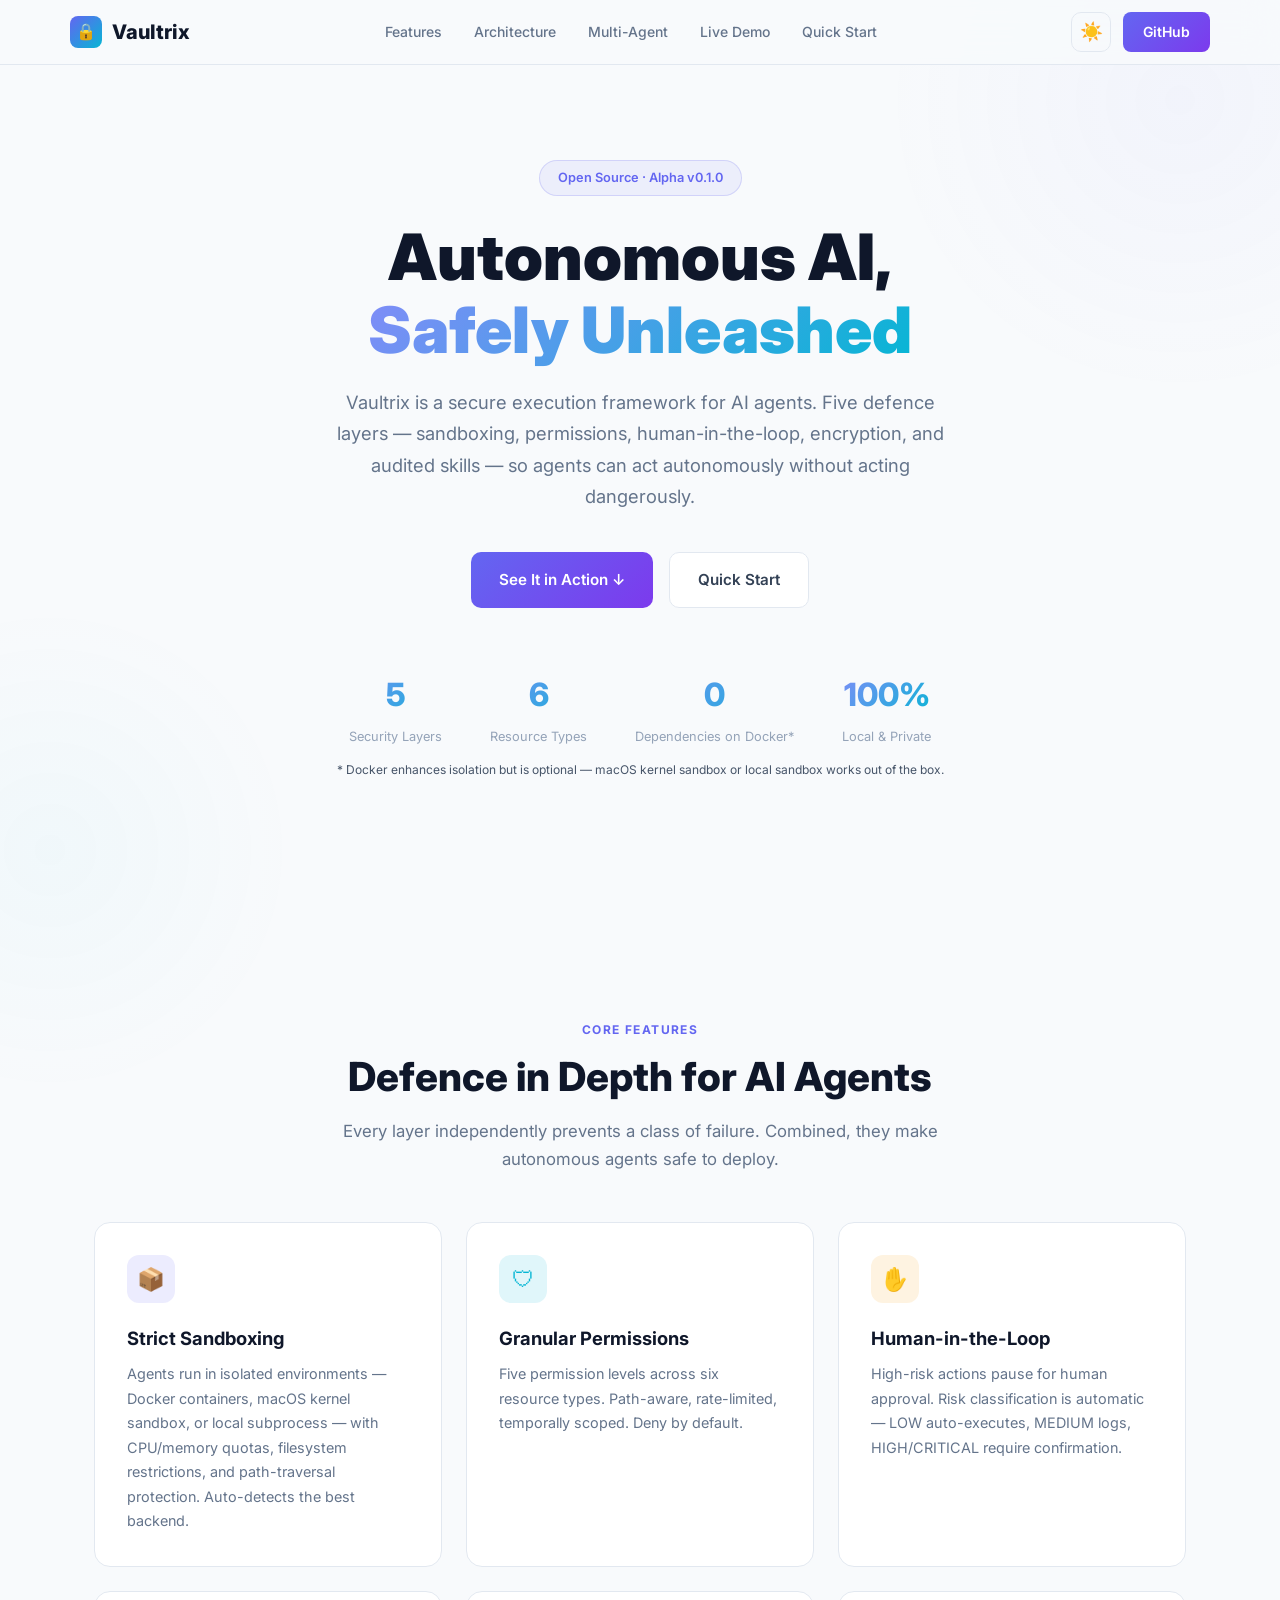
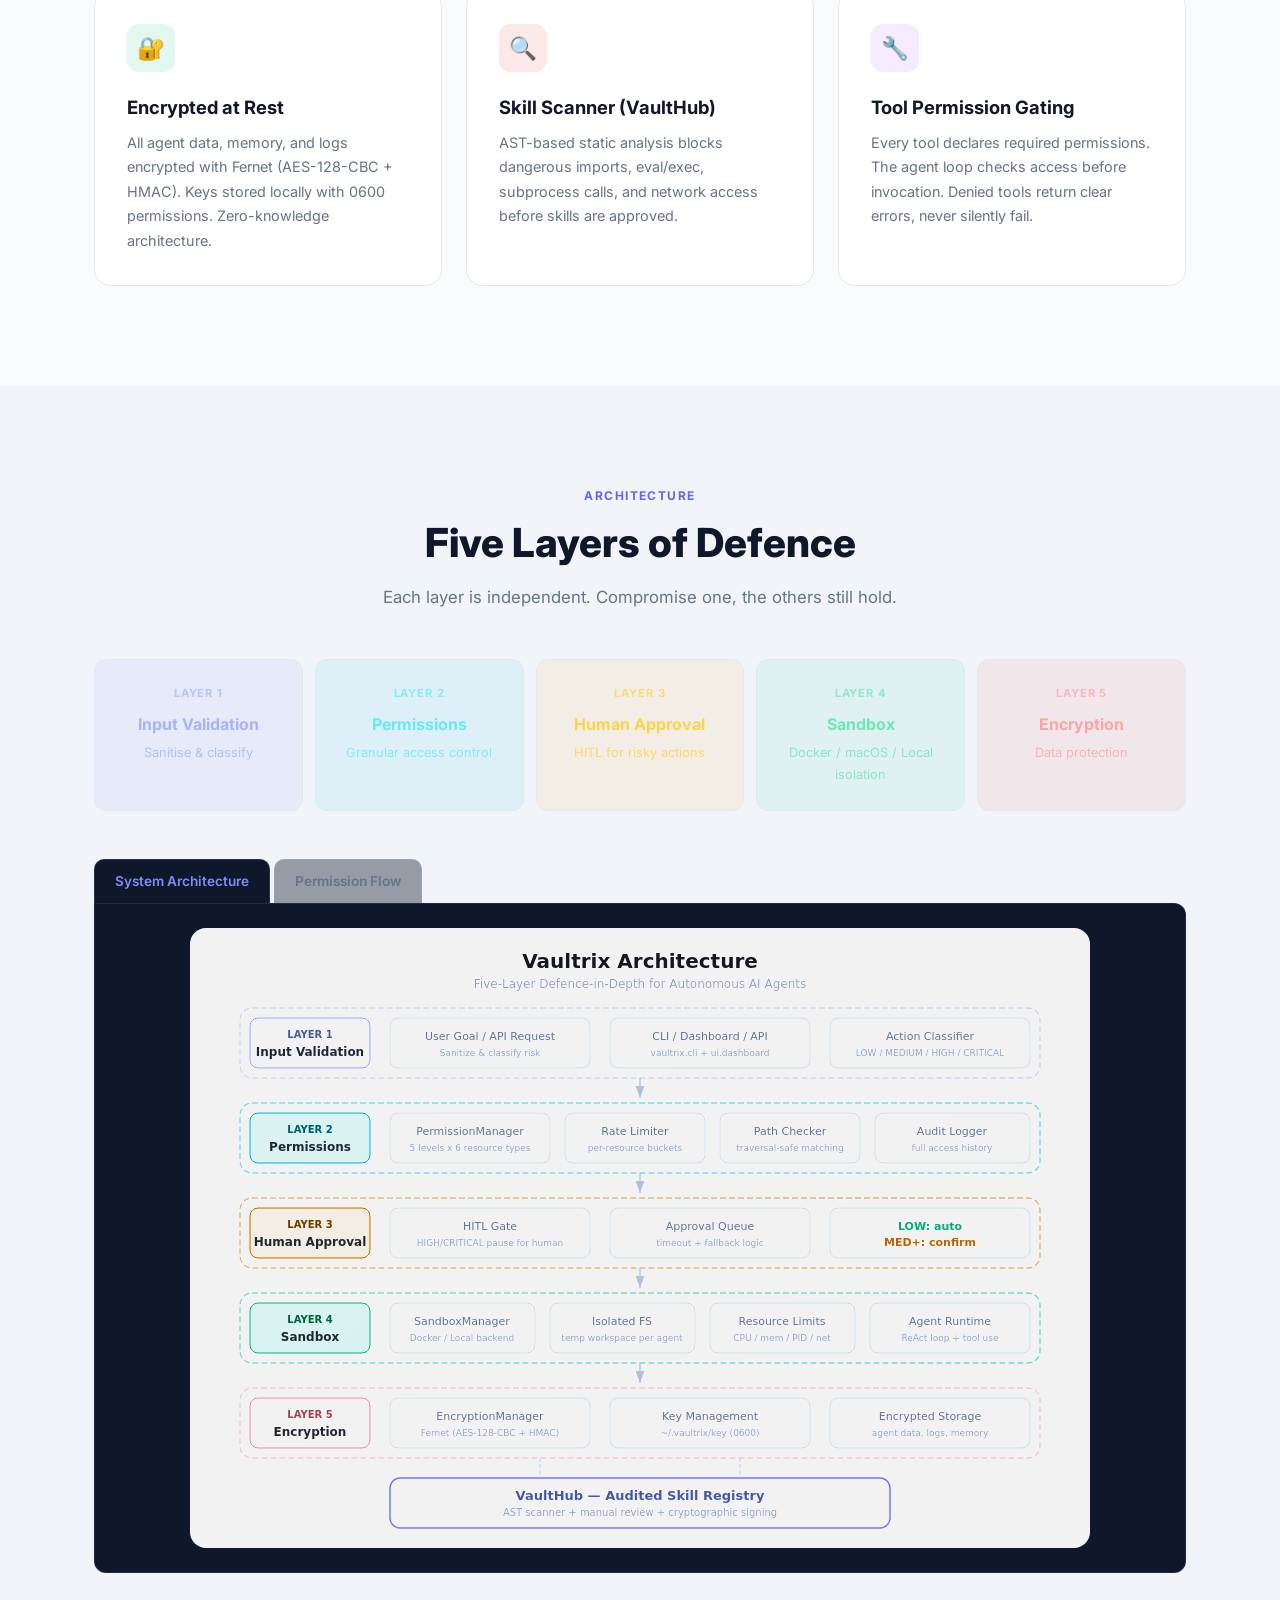
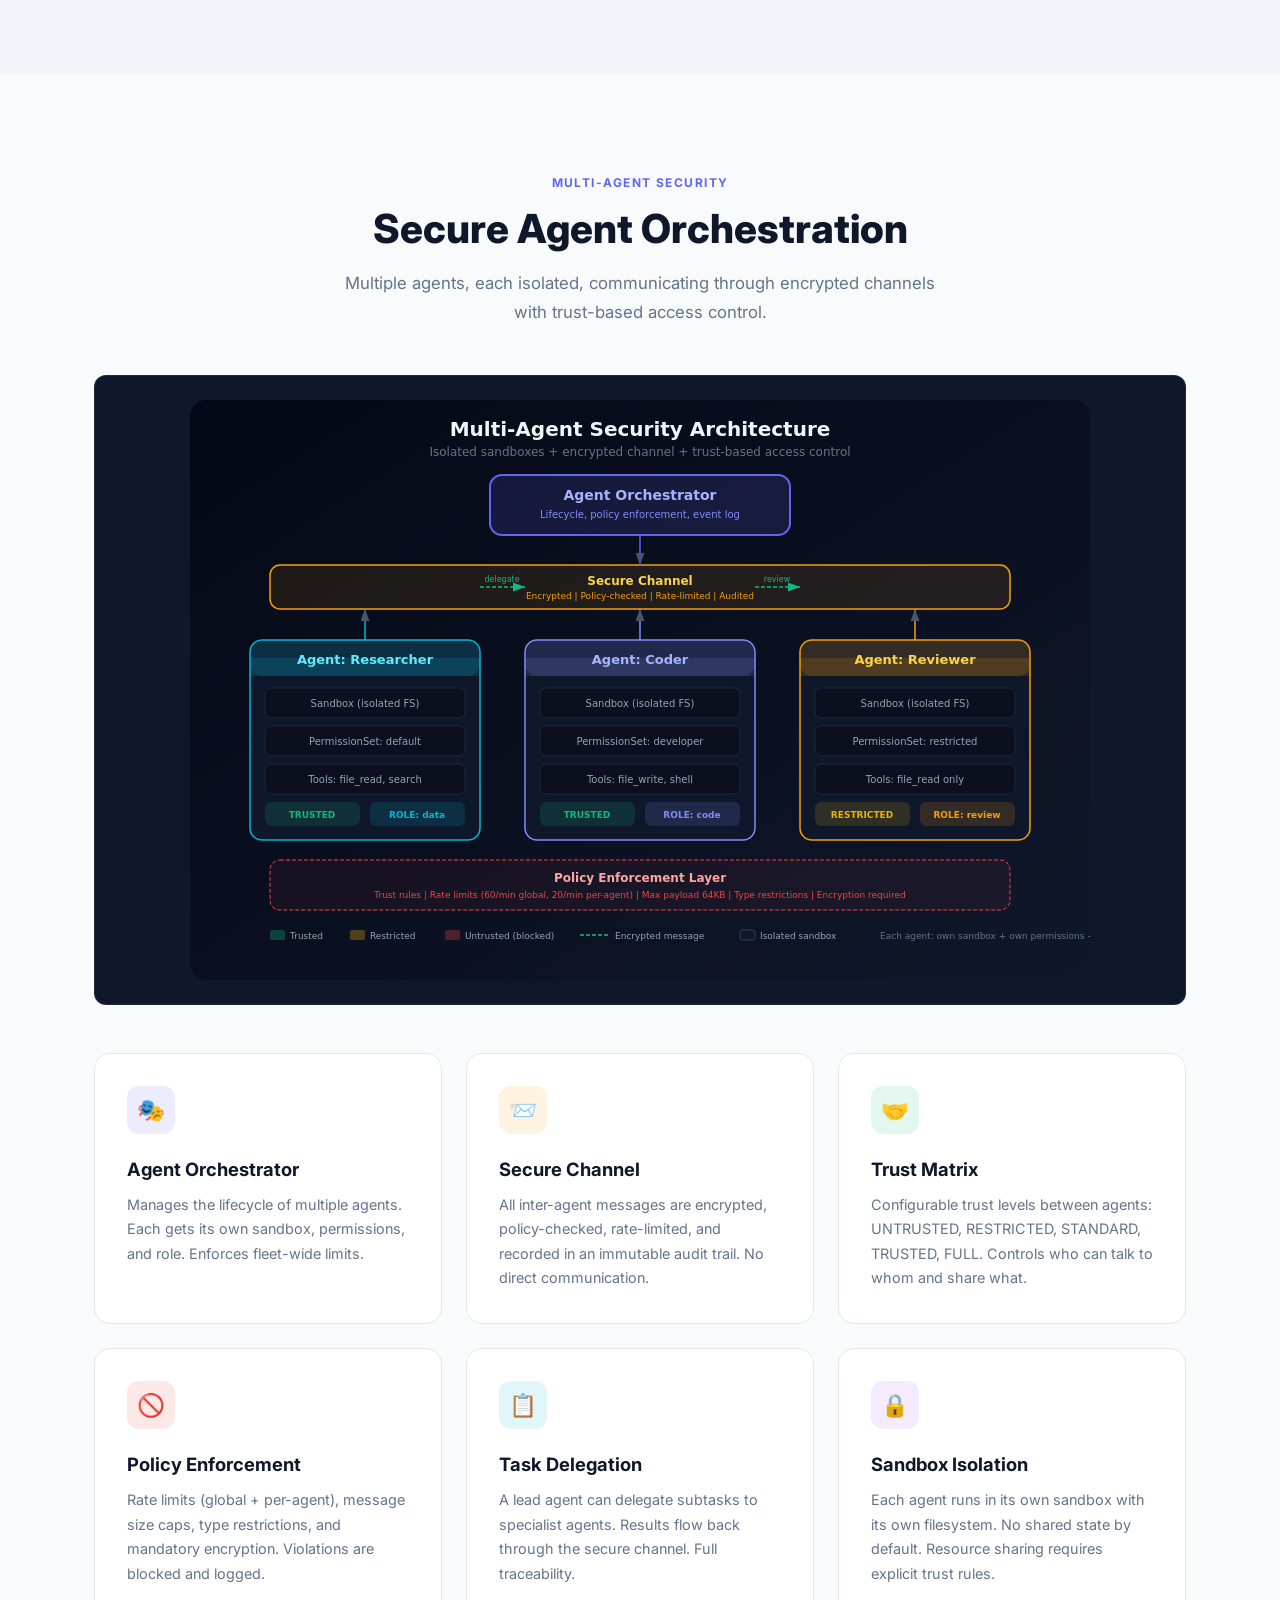
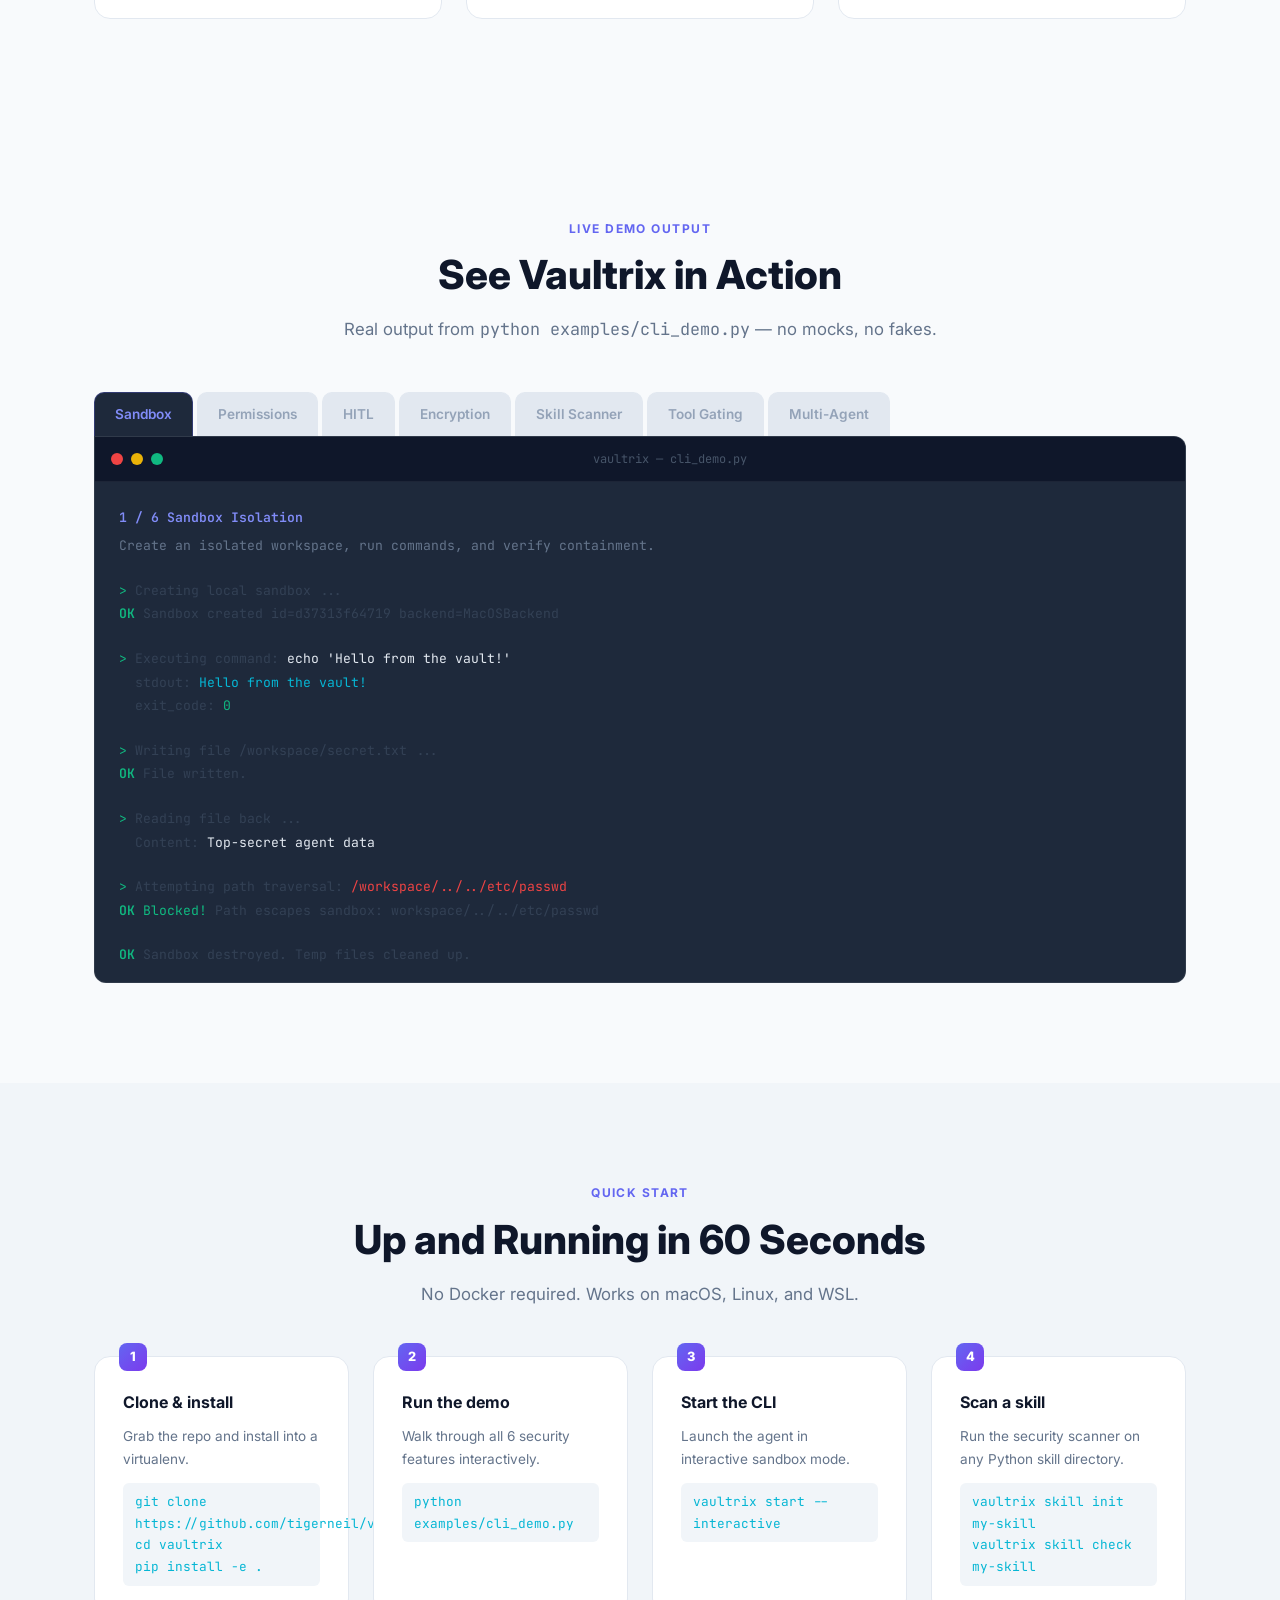
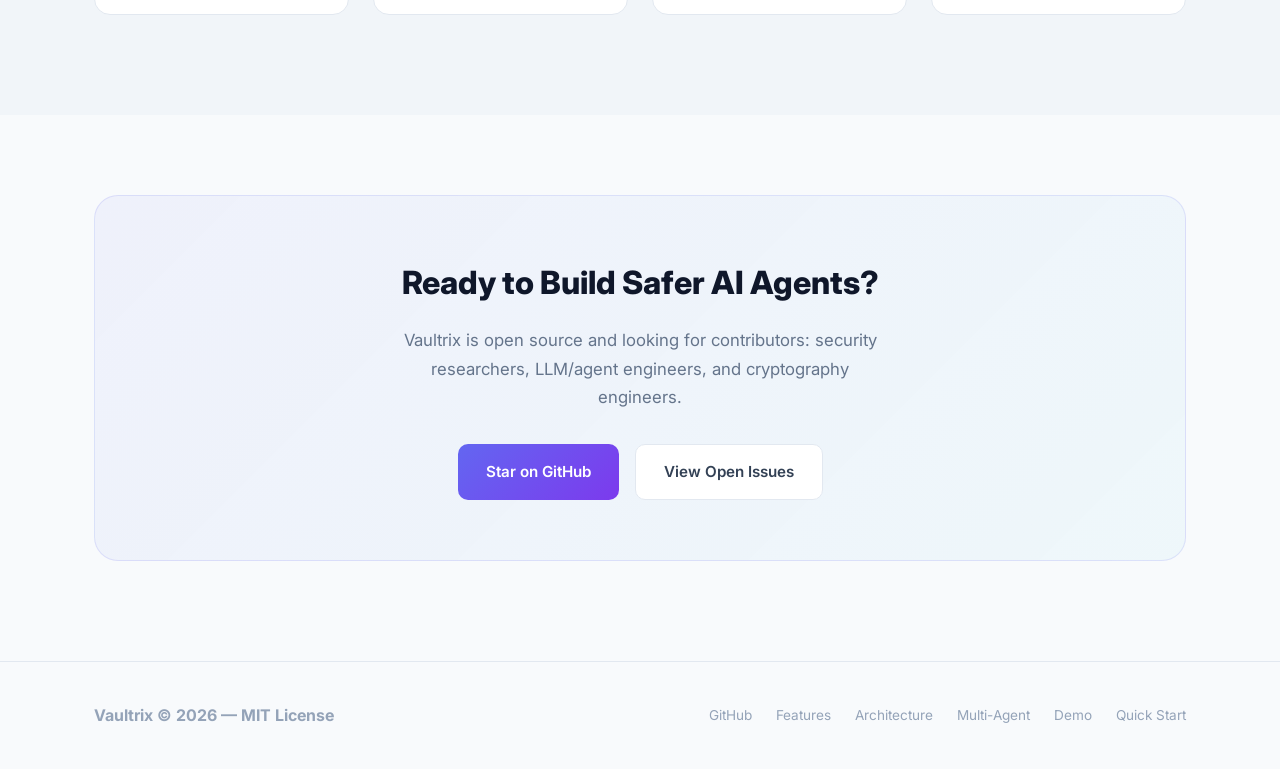
==== commit ce7aa36d: "feat: add macOS sandbox-exec backend and update repo URLs - Add MacOSBackend using kernel-level sand" ====
--- a/website/index.html
+++ b/website/index.html
@@ -498,7 +498,7 @@
     </ul>
     <div class="nav-right">
       <button class="theme-toggle" onclick="toggleTheme()" aria-label="Toggle theme" id="themeToggle">&#x1F319;</button>
-      <a href="https://github.com/vaultrixai/vaultrix" class="nav-cta">GitHub</a>
+      <a href="https://github.com/tigerneil/vaultrix" class="nav-cta">GitHub</a>
     </div>
   </div>
 </nav>
@@ -519,7 +519,7 @@
       <div class="hero-stat"><div class="num">0</div><div class="label">Dependencies on Docker*</div></div>
       <div class="hero-stat"><div class="num">100%</div><div class="label">Local &amp; Private</div></div>
     </div>
-    <p style="font-size:.75rem;color:#475569;margin-top:12px;">* Docker enhances isolation but is optional &mdash; local sandbox works out of the box.</p>
+    <p style="font-size:.75rem;color:#475569;margin-top:12px;">* Docker enhances isolation but is optional &mdash; macOS kernel sandbox or local sandbox works out of the box.</p>
   </div>
 </section>
 
@@ -535,7 +535,7 @@
       <div class="feature-card">
         <div class="feature-icon" style="background:rgba(99,102,241,.12);color:#818cf8;">&#x1F4E6;</div>
         <h3>Strict Sandboxing</h3>
-        <p>Agents run in isolated containers with CPU/memory quotas, read-only root filesystem, dropped capabilities, and path-traversal protection.</p>
+        <p>Agents run in isolated environments &mdash; Docker containers, macOS kernel sandbox, or local subprocess &mdash; with CPU/memory quotas, filesystem restrictions, and path-traversal protection. Auto-detects the best backend.</p>
       </div>
       <div class="feature-card">
         <div class="feature-icon" style="background:rgba(6,182,212,.12);color:#06b6d4;">&#x1F6E1;</div>
@@ -593,7 +593,7 @@
       <div class="arch-layer" style="background:rgba(16,185,129,.08);color:#6ee7b7;">
         <div class="layer-num">Layer 4</div>
         <h4>Sandbox</h4>
-        <p>Container isolation</p>
+        <p>Docker / macOS / Local isolation</p>
       </div>
       <div class="arch-layer" style="background:rgba(239,68,68,.08);color:#fca5a5;">
         <div class="layer-num">Layer 5</div>
@@ -693,7 +693,7 @@
 <span class="t-dim t-line">Create an isolated workspace, run commands, and verify containment.</span>
 <span class="t-line"></span>
 <span class="t-line"><span class="t-step">&gt;</span> Creating local sandbox ...</span>
-<span class="t-line"><span class="t-ok">OK</span> Sandbox created  id=d37313f64719  backend=LocalBackend</span>
+<span class="t-line"><span class="t-ok">OK</span> Sandbox created  id=d37313f64719  backend=MacOSBackend</span>
 <span class="t-line"></span>
 <span class="t-line"><span class="t-step">&gt;</span> Executing command: <span class="t-white">echo 'Hello from the vault!'</span></span>
 <span class="t-indent">stdout: <span class="t-cyan">Hello from the vault!</span></span>
@@ -827,10 +827,10 @@
 <span class="t-line"><span class="t-step">&gt;</span> Read the file back (filesystem:read - allowed)</span>
 <span class="t-line"><span class="t-ok">OK</span> Output: <span class="t-cyan">Hello from Vaultrix agent!</span></span>
 <span class="t-line"></span>
-<span class="t-line"><span class="t-step">&gt;</span> Run shell command (process:execute - <span class="t-red">DENIED</span> by default)</span>
-<span class="t-line"><span class="t-fail">x</span> Permission denied: process:execute</span>
-<span class="t-line"></span>
-<span class="t-dim t-line">Default sandbox blocks process execution. Switch to "developer" preset to allow it.</span>
+<span class="t-line"><span class="t-step">&gt;</span> Run shell command (process:execute - <span class="t-green">ALLOWED</span> in sandbox)</span>
+<span class="t-line"><span class="t-ok">OK</span> Command executed in sandboxed environment</span>
+<span class="t-line"></span>
+<span class="t-dim t-line">Commands run inside the sandbox (Docker, macOS Seatbelt, or local) with filesystem and network restrictions enforced.</span>
       </div>
 
       <!-- Panel 7: Multi-Agent -->
@@ -884,7 +884,7 @@
       <div class="step-card">
         <h4>Clone &amp; install</h4>
         <p>Grab the repo and install into a virtualenv.</p>
-        <code>git clone https://github.com/vaultrixai/vaultrix.git<br>cd vaultrix<br>pip install -e .</code>
+        <code>git clone https://github.com/tigerneil/vaultrix.git<br>cd vaultrix<br>pip install -e .</code>
       </div>
       <div class="step-card">
         <h4>Run the demo</h4>
@@ -912,8 +912,8 @@
       <h2>Ready to Build Safer AI Agents?</h2>
       <p>Vaultrix is open source and looking for contributors: security researchers, LLM/agent engineers, and cryptography engineers.</p>
       <div class="cta-actions">
-        <a href="https://github.com/vaultrixai/vaultrix" class="btn btn-primary">Star on GitHub</a>
-        <a href="https://github.com/vaultrixai/vaultrix/issues" class="btn btn-secondary">View Open Issues</a>
+        <a href="https://github.com/tigerneil/vaultrix" class="btn btn-primary">Star on GitHub</a>
+        <a href="https://github.com/tigerneil/vaultrix/issues" class="btn btn-secondary">View Open Issues</a>
       </div>
     </div>
   </div>
@@ -924,7 +924,7 @@
   <div class="container footer-inner">
     <div class="footer-brand">Vaultrix &copy; 2026 &mdash; MIT License</div>
     <div class="footer-links">
-      <a href="https://github.com/vaultrixai/vaultrix">GitHub</a>
+      <a href="https://github.com/tigerneil/vaultrix">GitHub</a>
       <a href="#features">Features</a>
       <a href="#architecture">Architecture</a>
       <a href="#multi-agent">Multi-Agent</a>
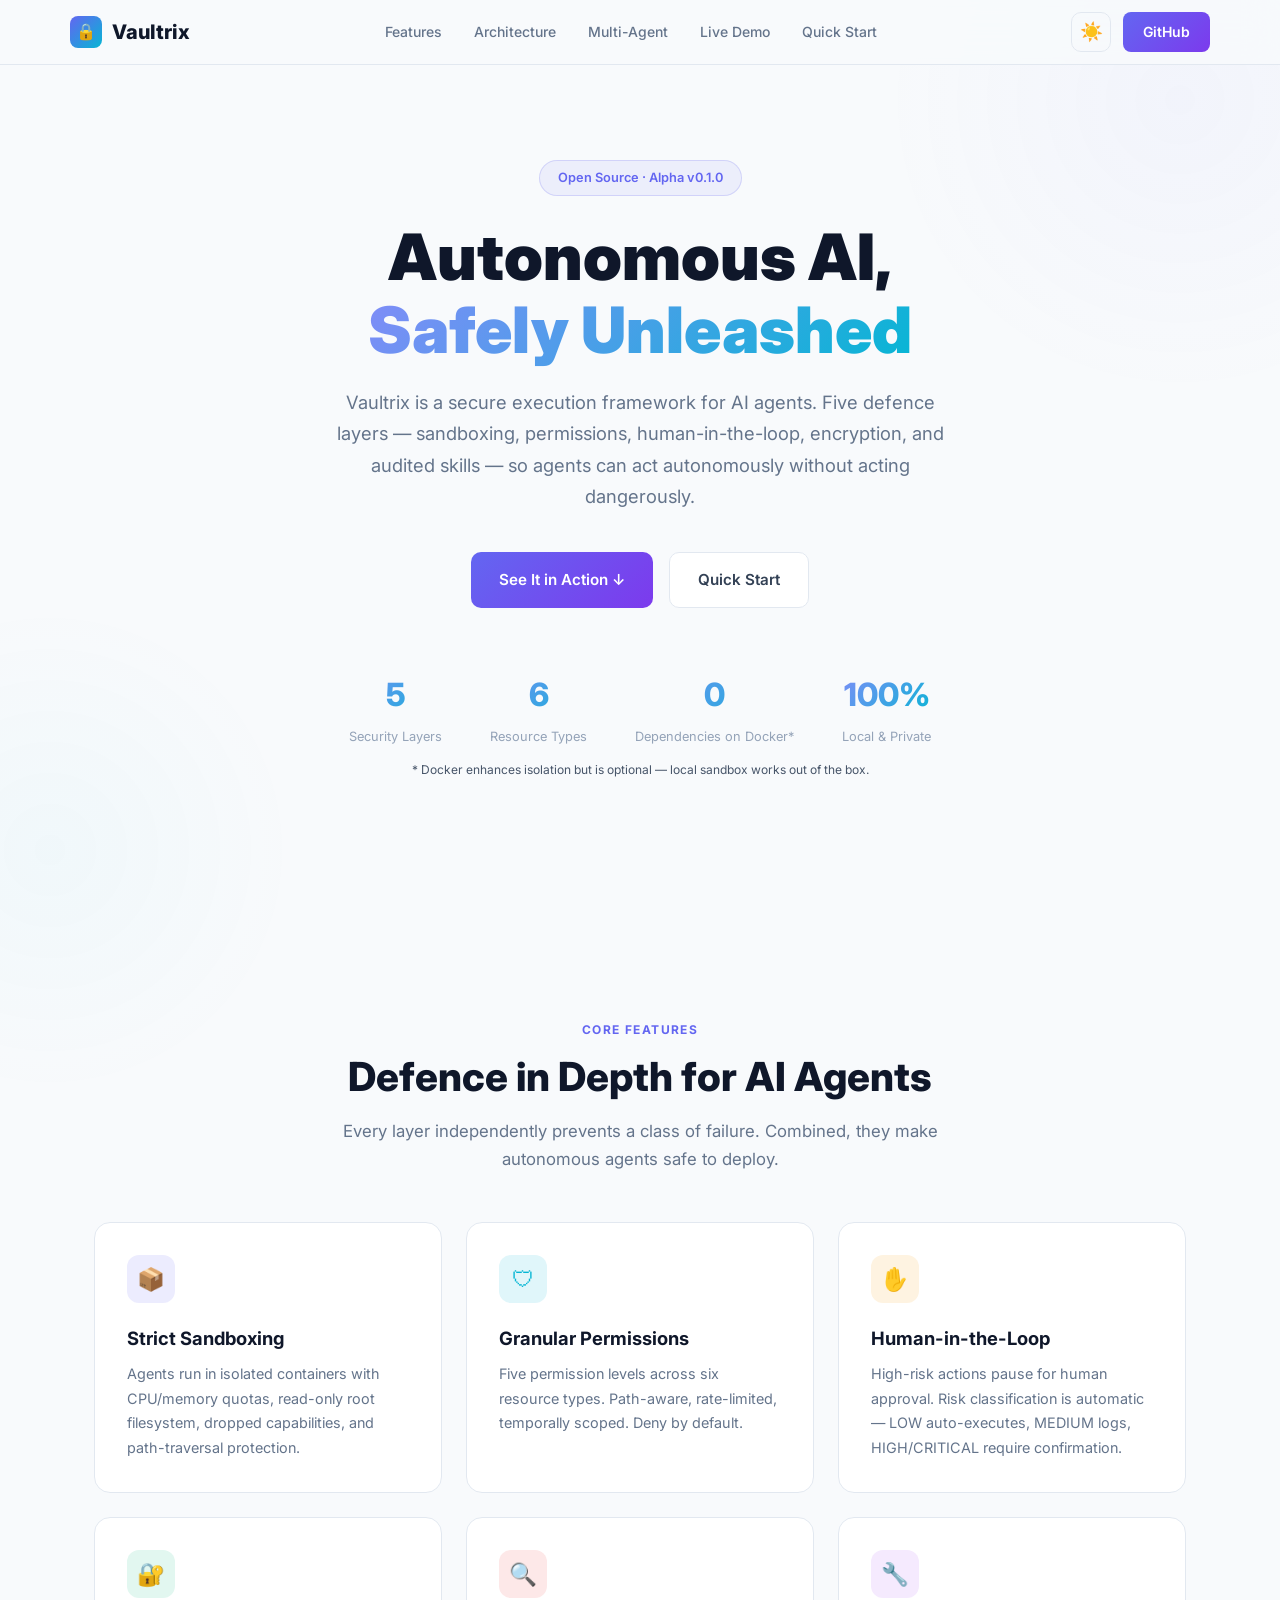
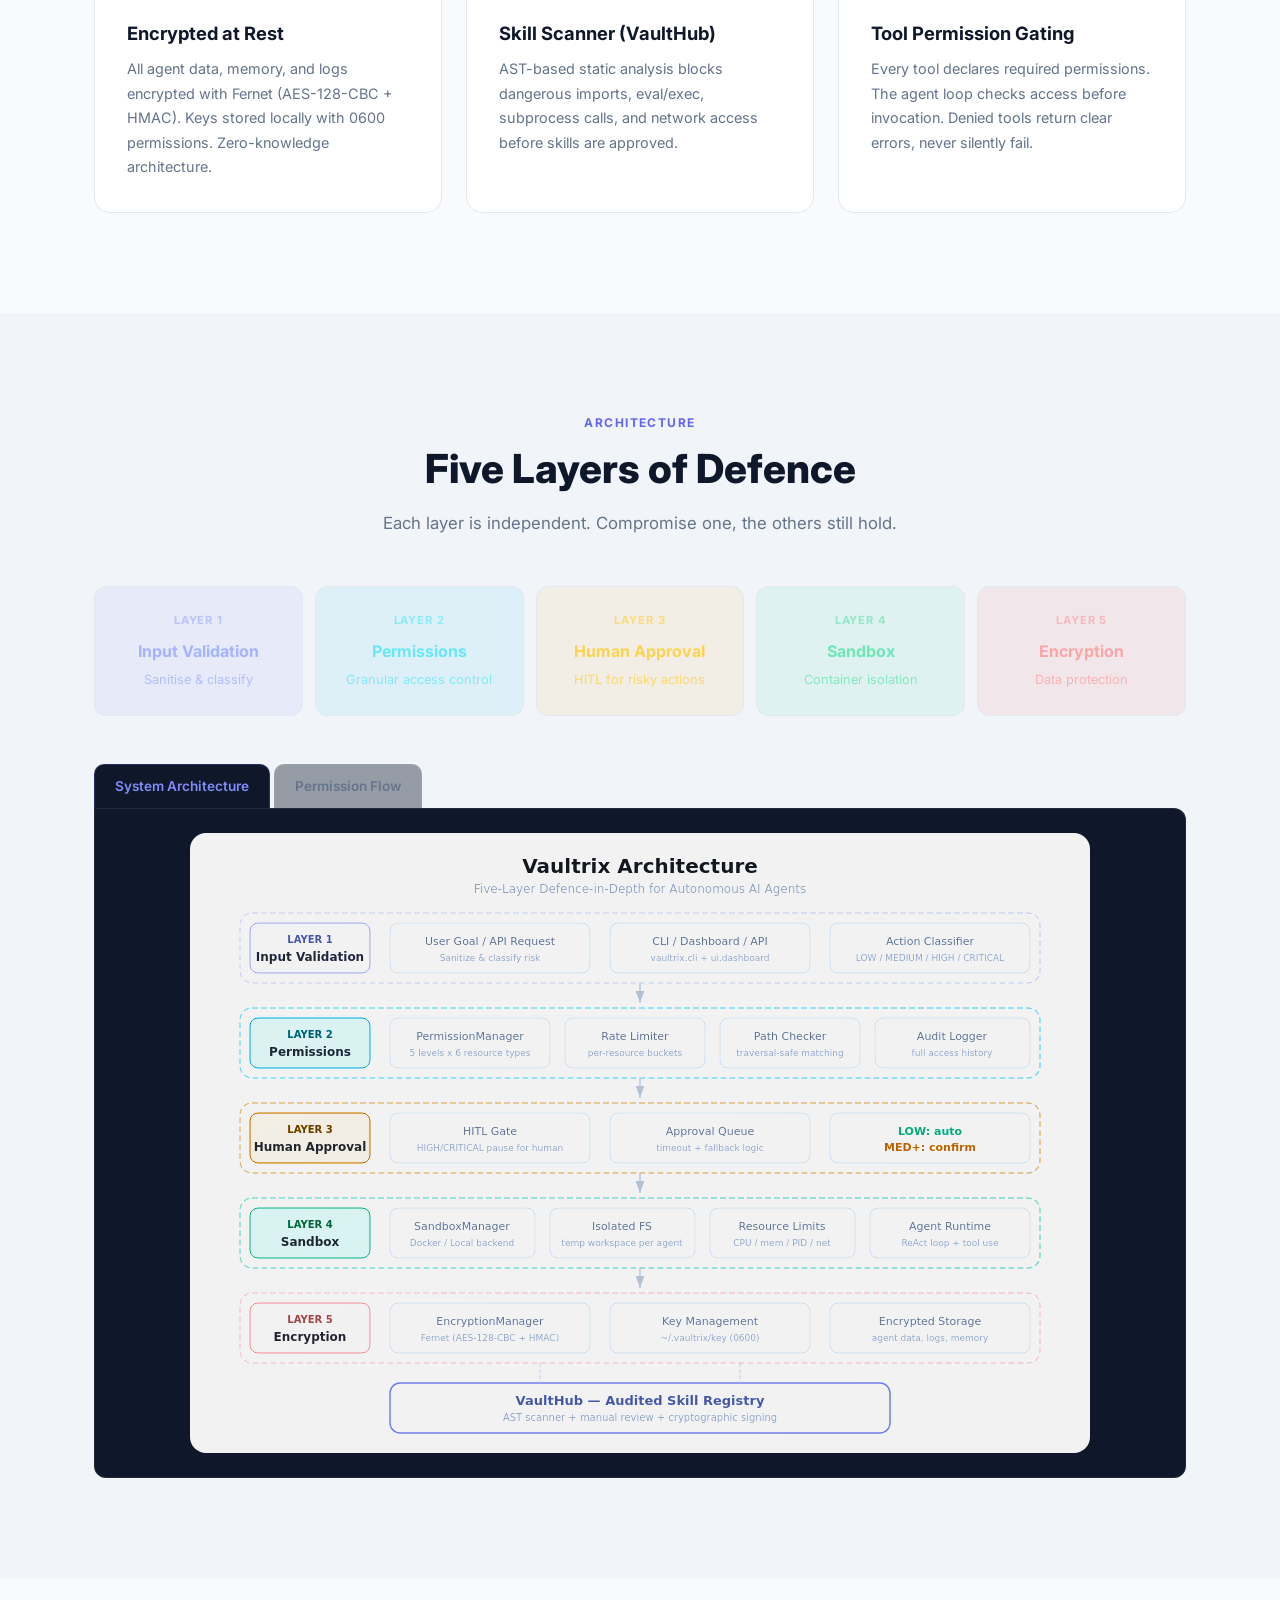
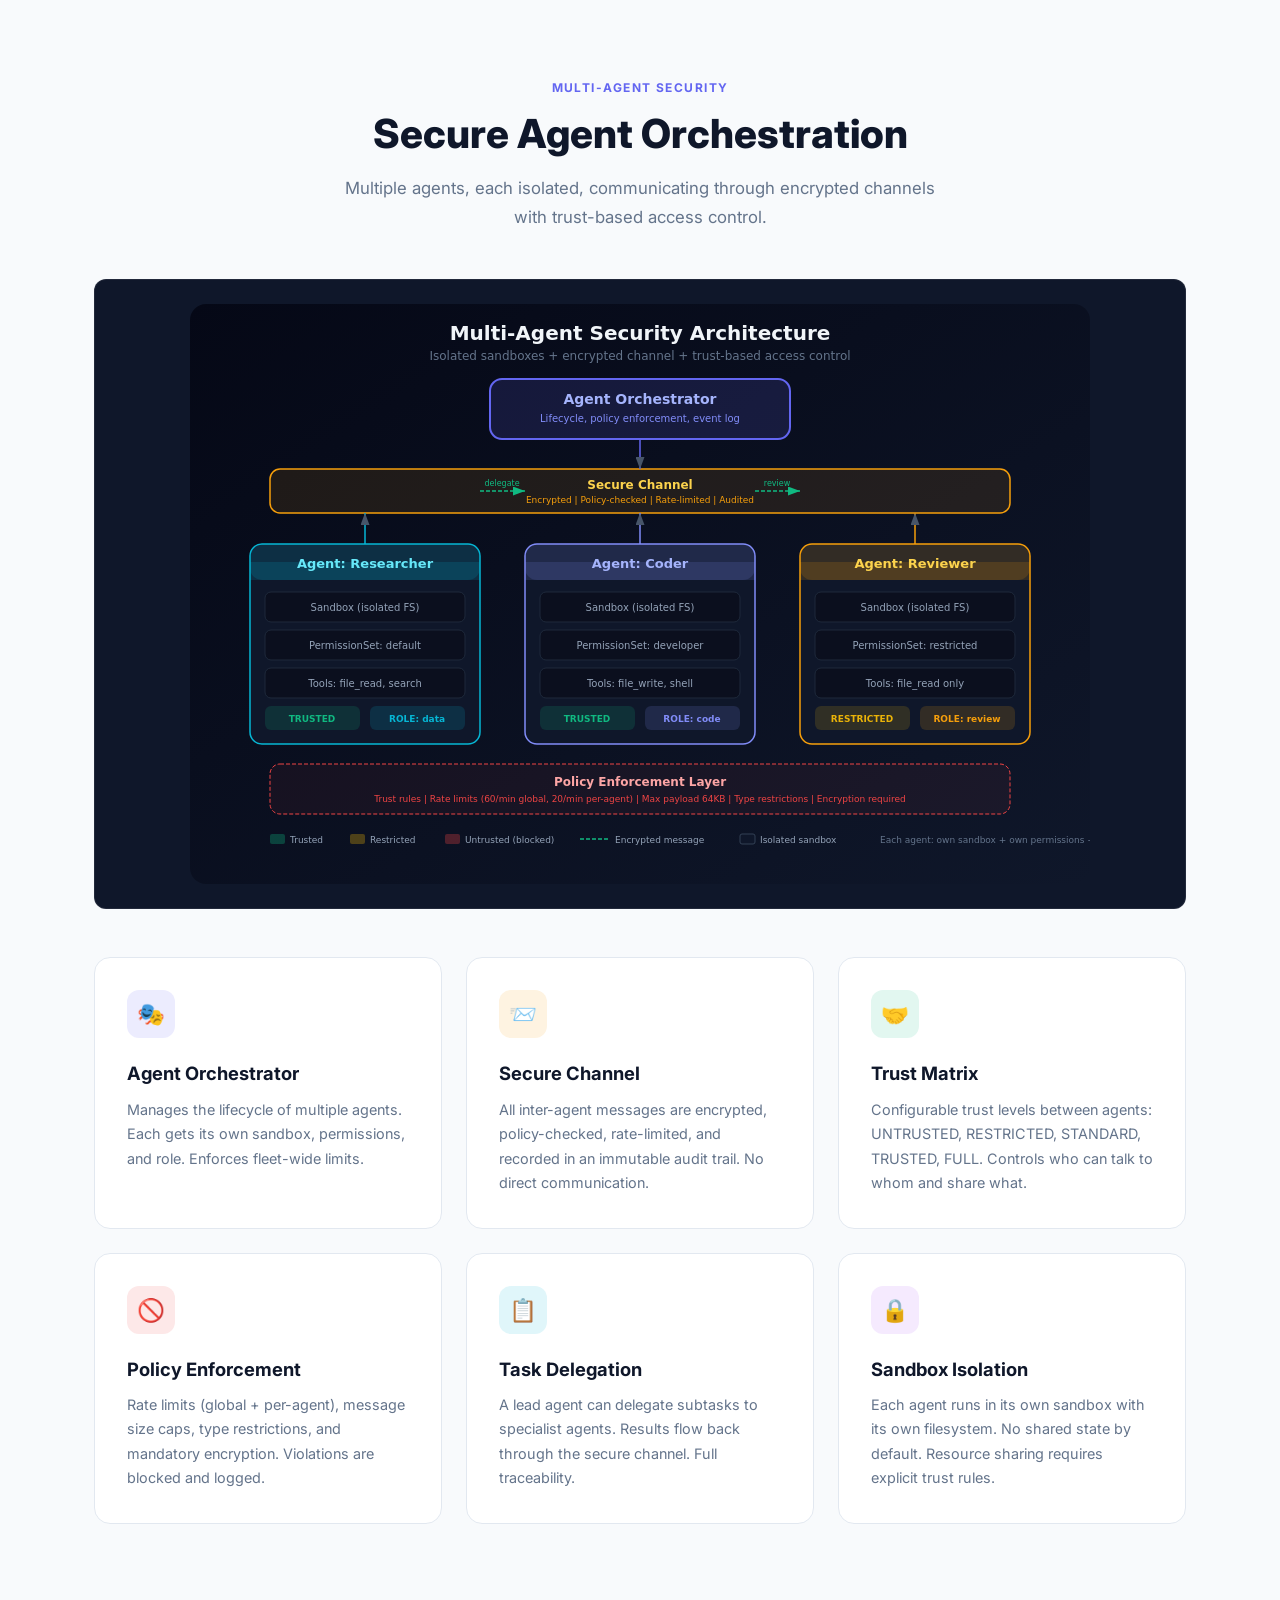
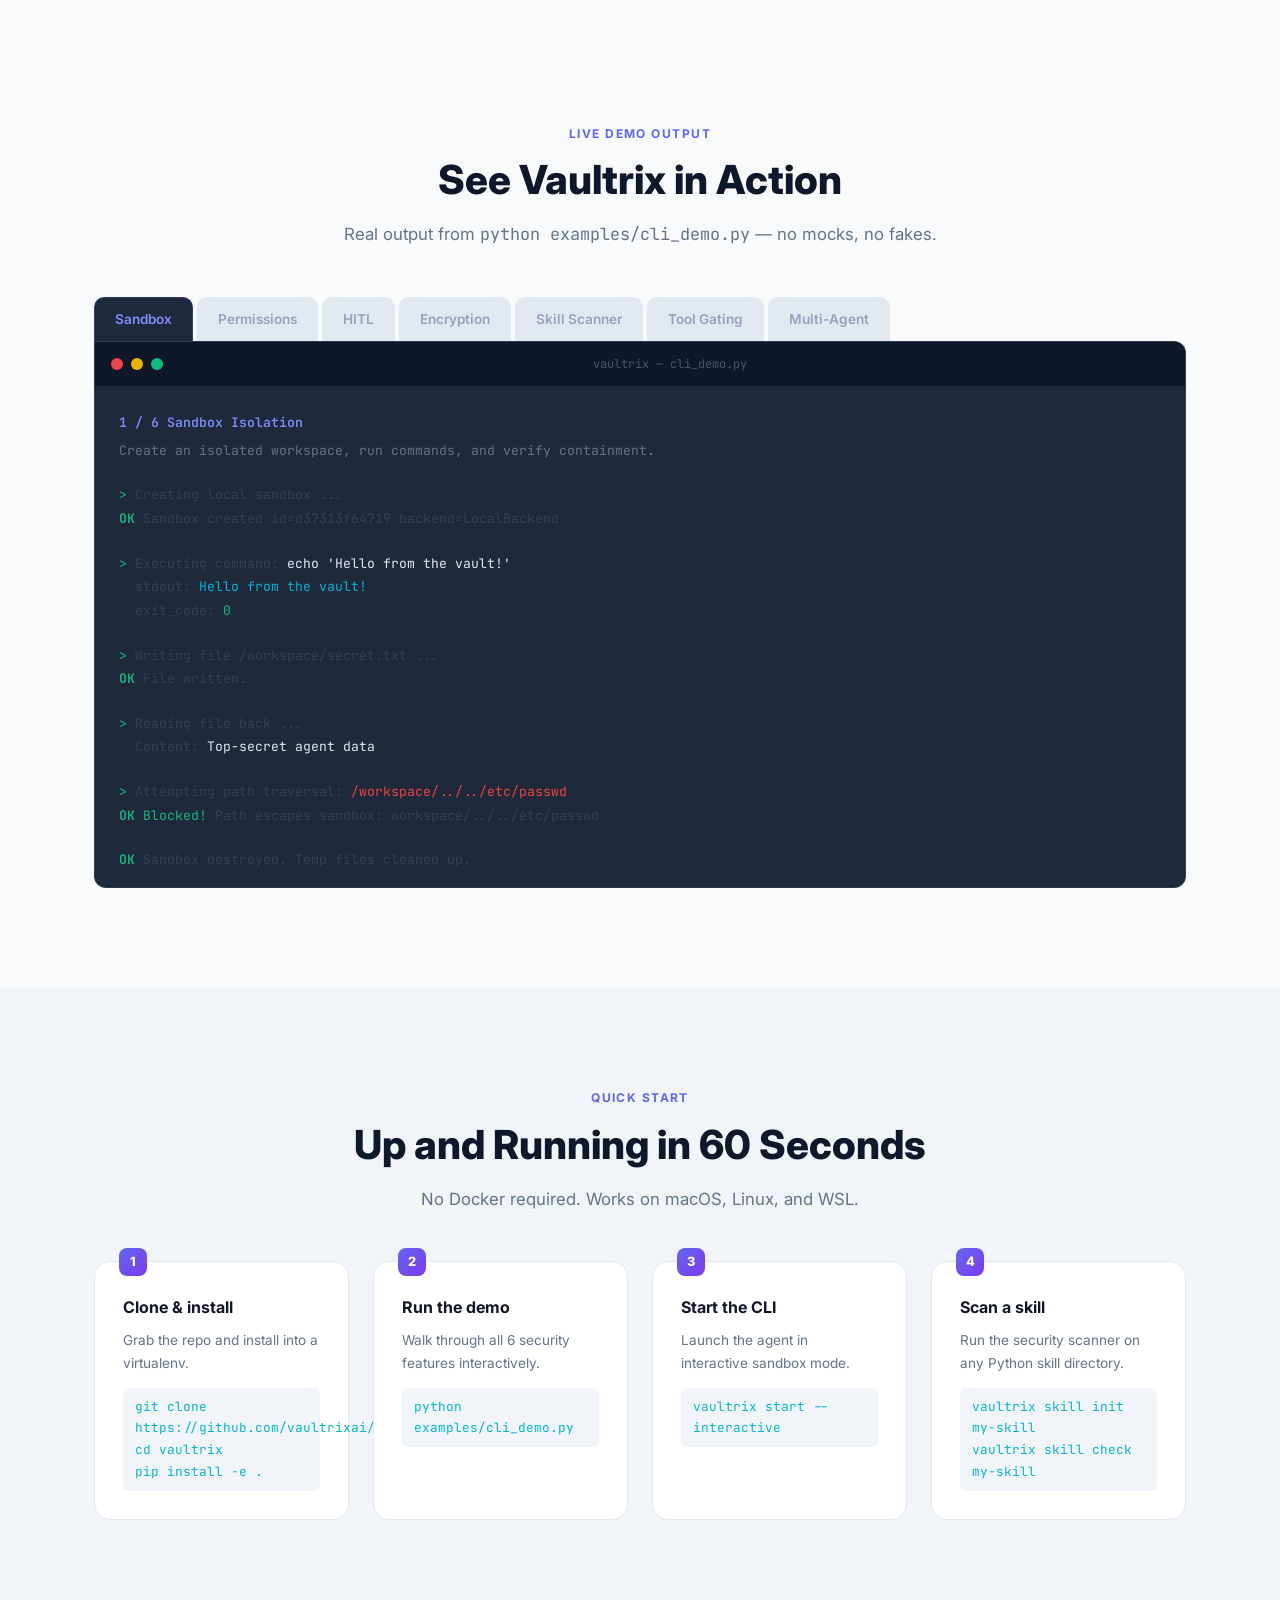
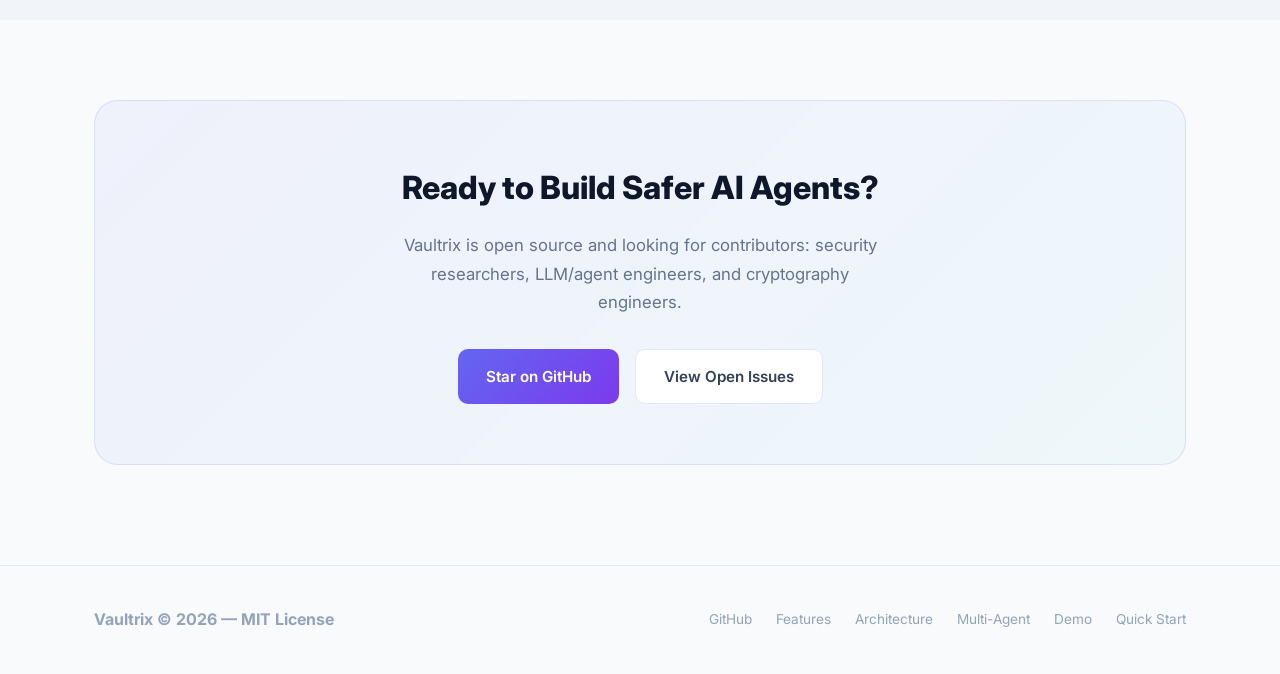
==== commit 59eb4d3d: "Update core modules, docs, examples, tests, and website content Co-Authored-By: Oz <oz-agent@warp.de" ====
--- a/website/index.html
+++ b/website/index.html
@@ -498,7 +498,7 @@
     </ul>
     <div class="nav-right">
       <button class="theme-toggle" onclick="toggleTheme()" aria-label="Toggle theme" id="themeToggle">&#x1F319;</button>
-      <a href="https://github.com/tigerneil/vaultrix" class="nav-cta">GitHub</a>
+      <a href="https://github.com/vaultrixai/vaultrix" class="nav-cta">GitHub</a>
     </div>
   </div>
 </nav>
@@ -519,7 +519,7 @@
       <div class="hero-stat"><div class="num">0</div><div class="label">Dependencies on Docker*</div></div>
       <div class="hero-stat"><div class="num">100%</div><div class="label">Local &amp; Private</div></div>
     </div>
-    <p style="font-size:.75rem;color:#475569;margin-top:12px;">* Docker enhances isolation but is optional &mdash; macOS kernel sandbox or local sandbox works out of the box.</p>
+    <p style="font-size:.75rem;color:#475569;margin-top:12px;">* Docker enhances isolation but is optional &mdash; local sandbox works out of the box.</p>
   </div>
 </section>
 
@@ -535,7 +535,7 @@
       <div class="feature-card">
         <div class="feature-icon" style="background:rgba(99,102,241,.12);color:#818cf8;">&#x1F4E6;</div>
         <h3>Strict Sandboxing</h3>
-        <p>Agents run in isolated environments &mdash; Docker containers, macOS kernel sandbox, or local subprocess &mdash; with CPU/memory quotas, filesystem restrictions, and path-traversal protection. Auto-detects the best backend.</p>
+        <p>Agents run in isolated containers with CPU/memory quotas, read-only root filesystem, dropped capabilities, and path-traversal protection.</p>
       </div>
       <div class="feature-card">
         <div class="feature-icon" style="background:rgba(6,182,212,.12);color:#06b6d4;">&#x1F6E1;</div>
@@ -593,7 +593,7 @@
       <div class="arch-layer" style="background:rgba(16,185,129,.08);color:#6ee7b7;">
         <div class="layer-num">Layer 4</div>
         <h4>Sandbox</h4>
-        <p>Docker / macOS / Local isolation</p>
+        <p>Container isolation</p>
       </div>
       <div class="arch-layer" style="background:rgba(239,68,68,.08);color:#fca5a5;">
         <div class="layer-num">Layer 5</div>
@@ -693,7 +693,7 @@
 <span class="t-dim t-line">Create an isolated workspace, run commands, and verify containment.</span>
 <span class="t-line"></span>
 <span class="t-line"><span class="t-step">&gt;</span> Creating local sandbox ...</span>
-<span class="t-line"><span class="t-ok">OK</span> Sandbox created  id=d37313f64719  backend=MacOSBackend</span>
+<span class="t-line"><span class="t-ok">OK</span> Sandbox created  id=d37313f64719  backend=LocalBackend</span>
 <span class="t-line"></span>
 <span class="t-line"><span class="t-step">&gt;</span> Executing command: <span class="t-white">echo 'Hello from the vault!'</span></span>
 <span class="t-indent">stdout: <span class="t-cyan">Hello from the vault!</span></span>
@@ -827,10 +827,10 @@
 <span class="t-line"><span class="t-step">&gt;</span> Read the file back (filesystem:read - allowed)</span>
 <span class="t-line"><span class="t-ok">OK</span> Output: <span class="t-cyan">Hello from Vaultrix agent!</span></span>
 <span class="t-line"></span>
-<span class="t-line"><span class="t-step">&gt;</span> Run shell command (process:execute - <span class="t-green">ALLOWED</span> in sandbox)</span>
-<span class="t-line"><span class="t-ok">OK</span> Command executed in sandboxed environment</span>
-<span class="t-line"></span>
-<span class="t-dim t-line">Commands run inside the sandbox (Docker, macOS Seatbelt, or local) with filesystem and network restrictions enforced.</span>
+<span class="t-line"><span class="t-step">&gt;</span> Run shell command (process:execute - <span class="t-red">DENIED</span> by default)</span>
+<span class="t-line"><span class="t-fail">x</span> Permission denied: process:execute</span>
+<span class="t-line"></span>
+<span class="t-dim t-line">Default sandbox blocks process execution. Switch to "developer" preset to allow it.</span>
       </div>
 
       <!-- Panel 7: Multi-Agent -->
@@ -884,7 +884,7 @@
       <div class="step-card">
         <h4>Clone &amp; install</h4>
         <p>Grab the repo and install into a virtualenv.</p>
-        <code>git clone https://github.com/tigerneil/vaultrix.git<br>cd vaultrix<br>pip install -e .</code>
+        <code>git clone https://github.com/vaultrixai/vaultrix.git<br>cd vaultrix<br>pip install -e .</code>
       </div>
       <div class="step-card">
         <h4>Run the demo</h4>
@@ -912,8 +912,8 @@
       <h2>Ready to Build Safer AI Agents?</h2>
       <p>Vaultrix is open source and looking for contributors: security researchers, LLM/agent engineers, and cryptography engineers.</p>
       <div class="cta-actions">
-        <a href="https://github.com/tigerneil/vaultrix" class="btn btn-primary">Star on GitHub</a>
-        <a href="https://github.com/tigerneil/vaultrix/issues" class="btn btn-secondary">View Open Issues</a>
+        <a href="https://github.com/vaultrixai/vaultrix" class="btn btn-primary">Star on GitHub</a>
+        <a href="https://github.com/vaultrixai/vaultrix/issues" class="btn btn-secondary">View Open Issues</a>
       </div>
     </div>
   </div>
@@ -924,7 +924,7 @@
   <div class="container footer-inner">
     <div class="footer-brand">Vaultrix &copy; 2026 &mdash; MIT License</div>
     <div class="footer-links">
-      <a href="https://github.com/tigerneil/vaultrix">GitHub</a>
+      <a href="https://github.com/vaultrixai/vaultrix">GitHub</a>
       <a href="#features">Features</a>
       <a href="#architecture">Architecture</a>
       <a href="#multi-agent">Multi-Agent</a>
